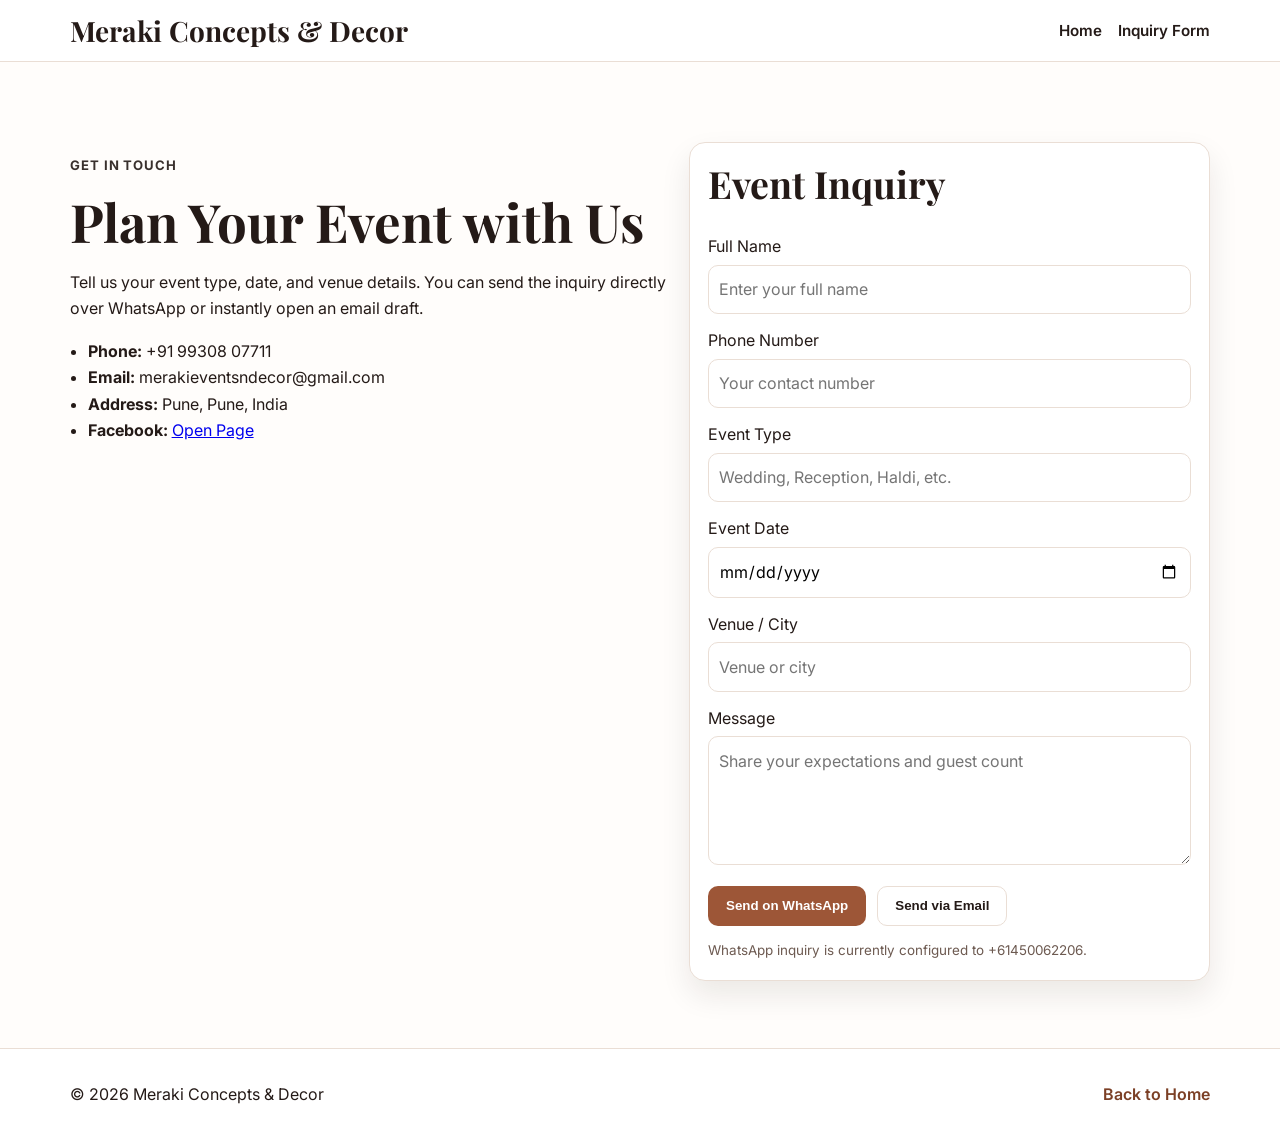
==== contact.html @ 2c5a6cf4 "Modernize site with production-focused content, visuals, and streamlined setup" ====
<!DOCTYPE html>
<html lang="en">
  <head>
    <meta charset="UTF-8" />
    <meta name="viewport" content="width=device-width, initial-scale=1.0" />
    <title>Contact | Meraki Concepts & Decor</title>
    <meta
      name="description"
      content="Contact Meraki Concepts & Decor for wedding planning and event decor inquiries via WhatsApp or email."
    />
    <link rel="preconnect" href="https://fonts.googleapis.com" />
    <link rel="preconnect" href="https://fonts.gstatic.com" crossorigin />
    <link
      href="https://fonts.googleapis.com/css2?family=Playfair+Display:wght@600;700&family=Inter:wght@400;500;600;700&display=swap"
      rel="stylesheet"
    />
    <link rel="stylesheet" href="styles.css" />
  </head>
  <body>
    <header class="site-header">
      <div class="container nav-wrap">
        <a href="index.html" class="brand" id="contactBrand">Meraki Concepts & Decor</a>
        <nav class="nav-links force-open">
          <a href="index.html">Home</a>
          <a href="#contactForm">Inquiry Form</a>
        </nav>
      </div>
    </header>

    <main>
      <section id="contactForm" class="section forum-hero">
        <div class="container forum-grid">
          <div>
            <p class="eyebrow">Get in Touch</p>
            <h1>Plan Your Event with Us</h1>
            <p>
              Tell us your event type, date, and venue details. You can send the inquiry directly over WhatsApp or
              instantly open an email draft.
            </p>
            <ul class="contact-list" id="forumContactList"></ul>
          </div>

          <form class="card forum-form" id="inquiryForm">
            <h2>Event Inquiry</h2>
            <label>
              Full Name
              <input name="name" required type="text" placeholder="Enter your full name" />
            </label>
            <label>
              Phone Number
              <input name="phone" required type="tel" placeholder="Your contact number" />
            </label>
            <label>
              Event Type
              <input name="eventType" required type="text" placeholder="Wedding, Reception, Haldi, etc." />
            </label>
            <label>
              Event Date
              <input name="eventDate" type="date" />
            </label>
            <label>
              Venue / City
              <input name="venue" type="text" placeholder="Venue or city" />
            </label>
            <label>
              Message
              <textarea name="message" rows="4" placeholder="Share your expectations and guest count"></textarea>
            </label>

            <div class="form-actions">
              <button type="button" class="btn btn-primary" id="sendWhatsApp">Send on WhatsApp</button>
              <button type="button" class="btn btn-light" id="sendEmail">Send via Email</button>
            </div>
            <p class="hint" id="forumHint"></p>
          </form>
        </div>
      </section>
    </main>

    <footer class="site-footer">
      <div class="container footer-wrap">
        <p>© <span id="year"></span> <span id="contactFooterBusiness">Meraki Concepts & Decor</span></p>
        <a href="index.html">Back to Home</a>
      </div>
    </footer>

    <script src="script.js"></script>
  </body>
</html>
---- styles.css ----
:root {
  --bg: #fffdfb;
  --text: #241a17;
  --muted: #6d5a51;
  --primary: #9d5637;
  --primary-dark: #7b3f25;
  --alt: #f6eee8;
  --line: #eaded5;
  --card: #ffffff;
  --radius: 16px;
  --shadow: 0 14px 30px rgba(34, 20, 13, 0.09);
}

* {
  box-sizing: border-box;
}

body {
  margin: 0;
  font-family: Inter, sans-serif;
  color: var(--text);
  background: var(--bg);
  line-height: 1.65;
}

h1,
h2,
h3,
.brand {
  font-family: "Playfair Display", serif;
  line-height: 1.2;
}

.container {
  width: min(1140px, 92%);
  margin: 0 auto;
}

.section {
  padding: 4.2rem 0;
}

.alt {
  background: var(--alt);
}

.site-header {
  position: sticky;
  top: 0;
  z-index: 20;
  background: rgba(255, 255, 255, 0.9);
  border-bottom: 1px solid var(--line);
  backdrop-filter: blur(8px);
}

.nav-wrap {
  display: flex;
  align-items: center;
  justify-content: space-between;
  gap: 1rem;
  padding: 0.85rem 0;
}

.brand {
  text-decoration: none;
  color: var(--text);
  font-weight: 700;
  font-size: clamp(1.18rem, 2.7vw, 1.75rem);
}

.nav-links {
  display: flex;
  align-items: center;
  gap: 1rem;
}

.nav-links a {
  color: var(--text);
  text-decoration: none;
  font-weight: 600;
  font-size: 0.95rem;
}

.menu-toggle {
  display: none;
  border: 1px solid var(--line);
  background: #fff;
  border-radius: 10px;
  padding: 0.35rem 0.6rem;
  font-size: 1.1rem;
}

.hero {
  position: relative;
  background-image: url("https://images.unsplash.com/photo-1511795409834-432f7b1728f2?auto=format&fit=crop&w=2000&q=80");
  background-size: cover;
  background-position: center;
  overflow: hidden;
}

.hero-overlay {
  position: absolute;
  inset: 0;
  background: linear-gradient(90deg, rgba(22, 12, 8, 0.8) 0%, rgba(22, 12, 8, 0.55) 45%, rgba(22, 12, 8, 0.35) 100%);
}

.hero-grid {
  position: relative;
  z-index: 1;
  display: grid;
  grid-template-columns: 1.35fr 1fr;
  gap: 1.2rem;
  color: #fff;
}

.hero-content {
  padding: 2rem 0;
}

.eyebrow {
  text-transform: uppercase;
  letter-spacing: 0.07em;
  font-size: 0.82rem;
  font-weight: 700;
  opacity: 0.9;
}

h1 {
  margin: 0.45rem 0 0.8rem;
  font-size: clamp(2rem, 5vw, 3.3rem);
}

h2 {
  margin: 0 0 0.85rem;
  font-size: clamp(1.65rem, 3.6vw, 2.35rem);
}

.hero p {
  color: rgba(255, 255, 255, 0.92);
}

.hero-cta {
  display: flex;
  gap: 0.75rem;
  flex-wrap: wrap;
  margin: 1rem 0;
}

.hero-mini {
  display: flex;
  gap: 0.6rem;
  flex-wrap: wrap;
}

.hero-mini span {
  background: rgba(255, 255, 255, 0.15);
  border: 1px solid rgba(255, 255, 255, 0.28);
  border-radius: 999px;
  padding: 0.35rem 0.72rem;
  font-size: 0.9rem;
}

.card {
  background: var(--card);
  border: 1px solid var(--line);
  border-radius: var(--radius);
  padding: 1.15rem;
  box-shadow: var(--shadow);
}

.hero-panel {
  align-self: end;
  background: rgba(255, 255, 255, 0.93);
  color: var(--text);
}

.hero-panel li,
.card p {
  color: var(--muted);
}

.split-grid,
.forum-grid {
  display: grid;
  grid-template-columns: 1.15fr 1fr;
  gap: 1.2rem;
}

#quickDetails,
.contact-list {
  margin: 0;
  padding-left: 1.1rem;
}

.service-grid,
.process-grid {
  display: grid;
  grid-template-columns: repeat(3, 1fr);
  gap: 1rem;
}

.portfolio-grid {
  display: grid;
  grid-template-columns: repeat(3, 1fr);
  gap: 0.9rem;
}

.portfolio-grid img {
  width: 100%;
  aspect-ratio: 4/3;
  object-fit: cover;
  border-radius: 12px;
  border: 1px solid var(--line);
  box-shadow: 0 7px 14px rgba(25, 18, 14, 0.08);
}

.drive-panel {
  margin-top: 1.2rem;
}

.drive-embed-wrap {
  margin-top: 0.75rem;
  border: 1px solid var(--line);
  border-radius: 12px;
  overflow: hidden;
}

#driveFrame {
  width: 100%;
  min-height: 420px;
  border: 0;
  background: #fff;
}

.cta-band {
  background: linear-gradient(135deg, #26140e, #4a2418);
  color: #fff;
}

.cta-inner {
  display: flex;
  justify-content: space-between;
  align-items: center;
  gap: 1rem;
}

.forum-hero {
  padding-top: 5rem;
}

.forum-form {
  display: grid;
  gap: 0.85rem;
}

input,
textarea {
  width: 100%;
  border: 1px solid var(--line);
  border-radius: 10px;
  padding: 0.65rem;
  margin-top: 0.3rem;
  font: inherit;
}

.form-actions {
  display: flex;
  gap: 0.7rem;
  flex-wrap: wrap;
}

.hint {
  margin: 0;
  font-size: 0.84rem;
  color: var(--muted);
}

.btn {
  display: inline-block;
  text-decoration: none;
  border-radius: 10px;
  border: 1px solid transparent;
  padding: 0.72rem 1.06rem;
  font-weight: 700;
  cursor: pointer;
}

.btn-primary {
  background: var(--primary);
  color: #fff;
}

.btn-primary:hover {
  background: var(--primary-dark);
}

.btn-light {
  background: #fff;
  border-color: var(--line);
  color: var(--text);
}

.site-footer {
  border-top: 1px solid var(--line);
  background: #fff;
}

.footer-wrap {
  display: flex;
  justify-content: space-between;
  align-items: center;
  gap: 1rem;
  padding: 1rem 0;
}

.footer-wrap a {
  text-decoration: none;
  color: var(--primary-dark);
  font-weight: 600;
}

@media (max-width: 980px) {
  .hero-grid,
  .split-grid,
  .forum-grid,
  .service-grid,
  .process-grid,
  .portfolio-grid,
  .cta-inner {
    grid-template-columns: 1fr;
    display: grid;
  }

  .menu-toggle {
    display: inline-block;
  }

  .nav-links {
    display: none;
    position: absolute;
    top: 62px;
    left: 4%;
    right: 4%;
    background: #fff;
    border: 1px solid var(--line);
    border-radius: 12px;
    padding: 0.8rem;
    flex-direction: column;
    align-items: flex-start;
  }

  .nav-links.open,
  .nav-links.force-open {
    display: flex;
  }
}
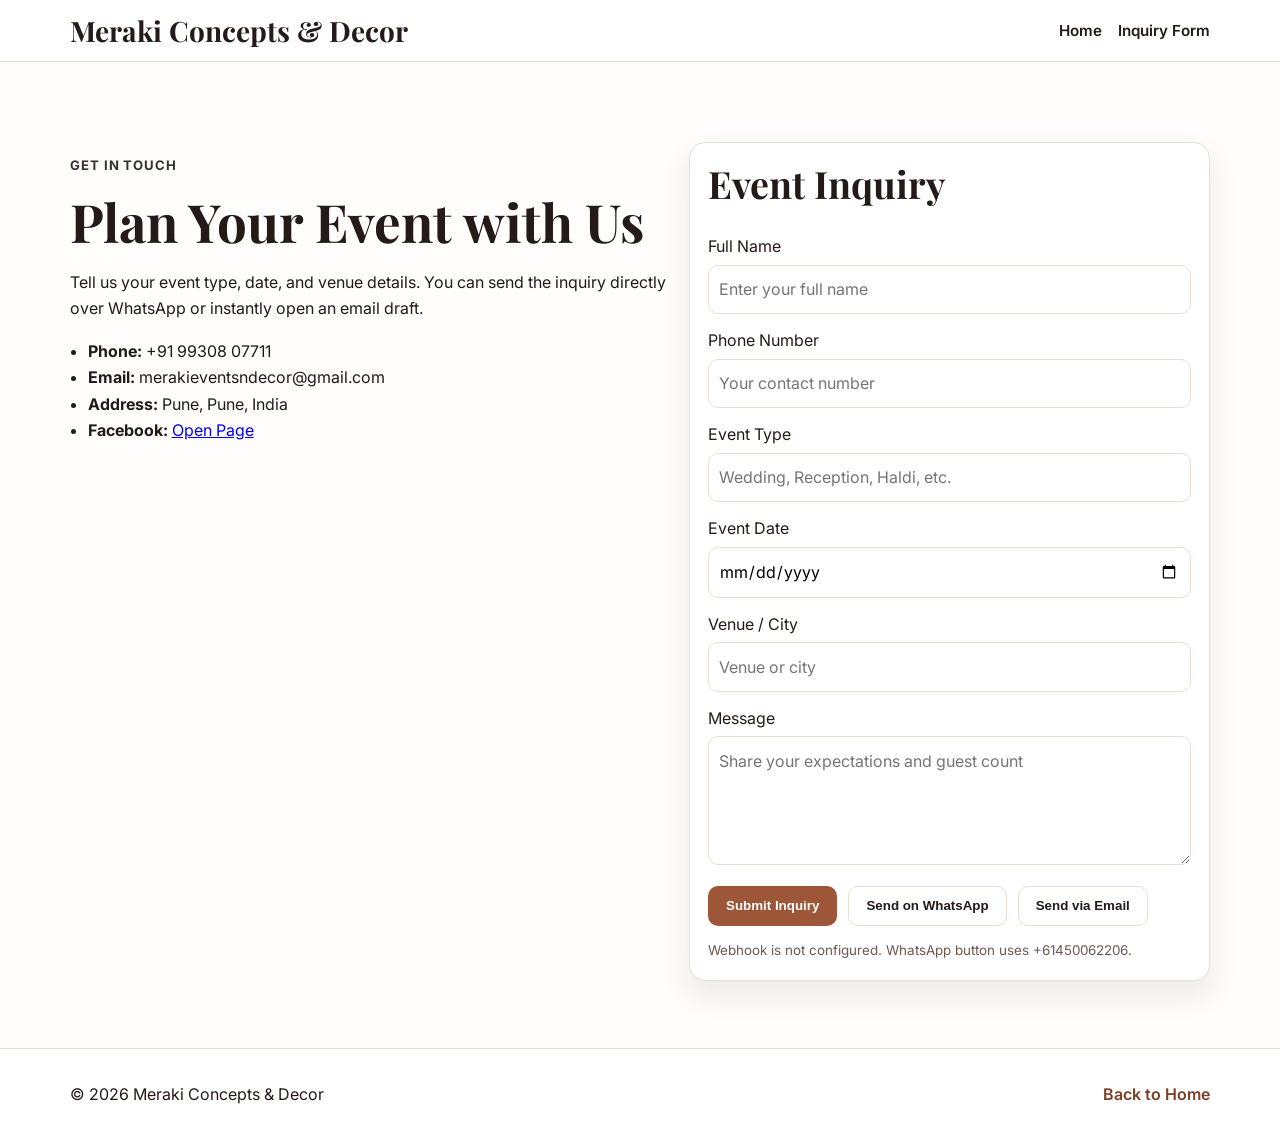
==== commit 84418eae: "Add webhook-based inquiry mode for direct notifications" ====
--- a/contact.html
+++ b/contact.html
@@ -68,7 +68,8 @@
             </label>
 
             <div class="form-actions">
-              <button type="button" class="btn btn-primary" id="sendWhatsApp">Send on WhatsApp</button>
+              <button type="button" class="btn btn-primary" id="submitInquiry">Submit Inquiry</button>
+              <button type="button" class="btn btn-light" id="sendWhatsApp">Send on WhatsApp</button>
               <button type="button" class="btn btn-light" id="sendEmail">Send via Email</button>
             </div>
             <p class="hint" id="forumHint"></p>
--- a/styles.css
+++ b/styles.css
@@ -298,6 +298,11 @@
   background: #fff;
   border-color: var(--line);
   color: var(--text);
+}
+
+.btn:disabled {
+  opacity: 0.6;
+  cursor: not-allowed;
 }
 
 .site-footer {
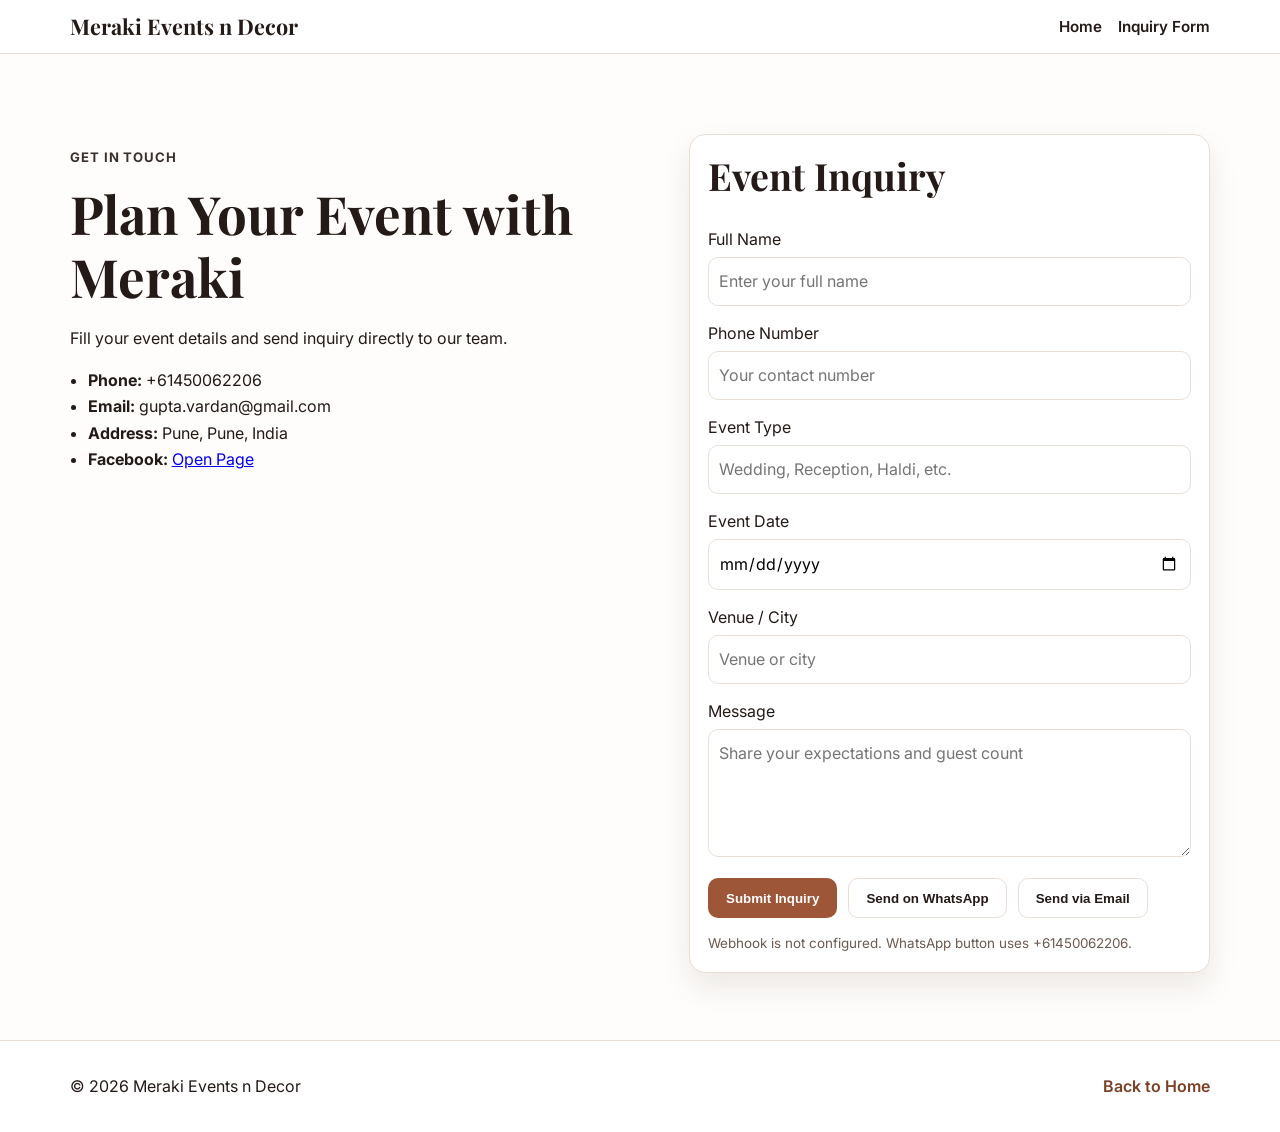
==== commit 47535e0e: "Use provided branding and real Drive photos; update testing contact details" ====
--- a/contact.html
+++ b/contact.html
@@ -3,10 +3,10 @@
   <head>
     <meta charset="UTF-8" />
     <meta name="viewport" content="width=device-width, initial-scale=1.0" />
-    <title>Contact | Meraki Concepts & Decor</title>
+    <title>Contact | Meraki Events n Decor</title>
     <meta
       name="description"
-      content="Contact Meraki Concepts & Decor for wedding planning and event decor inquiries via WhatsApp or email."
+      content="Contact Meraki Events n Decor for wedding and event decor inquiries via direct submit, WhatsApp or email."
     />
     <link rel="preconnect" href="https://fonts.googleapis.com" />
     <link rel="preconnect" href="https://fonts.gstatic.com" crossorigin />
@@ -19,7 +19,10 @@
   <body>
     <header class="site-header">
       <div class="container nav-wrap">
-        <a href="index.html" class="brand" id="contactBrand">Meraki Concepts & Decor</a>
+        <a href="index.html" class="brand" id="contactBrand">
+          <img src="assets/meraki-logo.svg" alt="Meraki logo" class="brand-logo" />
+          <span>Meraki Events n Decor</span>
+        </a>
         <nav class="nav-links force-open">
           <a href="index.html">Home</a>
           <a href="#contactForm">Inquiry Form</a>
@@ -32,40 +35,19 @@
         <div class="container forum-grid">
           <div>
             <p class="eyebrow">Get in Touch</p>
-            <h1>Plan Your Event with Us</h1>
-            <p>
-              Tell us your event type, date, and venue details. You can send the inquiry directly over WhatsApp or
-              instantly open an email draft.
-            </p>
+            <h1>Plan Your Event with Meraki</h1>
+            <p>Fill your event details and send inquiry directly to our team.</p>
             <ul class="contact-list" id="forumContactList"></ul>
           </div>
 
           <form class="card forum-form" id="inquiryForm">
             <h2>Event Inquiry</h2>
-            <label>
-              Full Name
-              <input name="name" required type="text" placeholder="Enter your full name" />
-            </label>
-            <label>
-              Phone Number
-              <input name="phone" required type="tel" placeholder="Your contact number" />
-            </label>
-            <label>
-              Event Type
-              <input name="eventType" required type="text" placeholder="Wedding, Reception, Haldi, etc." />
-            </label>
-            <label>
-              Event Date
-              <input name="eventDate" type="date" />
-            </label>
-            <label>
-              Venue / City
-              <input name="venue" type="text" placeholder="Venue or city" />
-            </label>
-            <label>
-              Message
-              <textarea name="message" rows="4" placeholder="Share your expectations and guest count"></textarea>
-            </label>
+            <label>Full Name<input name="name" required type="text" placeholder="Enter your full name" /></label>
+            <label>Phone Number<input name="phone" required type="tel" placeholder="Your contact number" /></label>
+            <label>Event Type<input name="eventType" required type="text" placeholder="Wedding, Reception, Haldi, etc." /></label>
+            <label>Event Date<input name="eventDate" type="date" /></label>
+            <label>Venue / City<input name="venue" type="text" placeholder="Venue or city" /></label>
+            <label>Message<textarea name="message" rows="4" placeholder="Share your expectations and guest count"></textarea></label>
 
             <div class="form-actions">
               <button type="button" class="btn btn-primary" id="submitInquiry">Submit Inquiry</button>
@@ -80,7 +62,7 @@
 
     <footer class="site-footer">
       <div class="container footer-wrap">
-        <p>© <span id="year"></span> <span id="contactFooterBusiness">Meraki Concepts & Decor</span></p>
+        <p>© <span id="year"></span> <span id="contactFooterBusiness">Meraki Events n Decor</span></p>
         <a href="index.html">Back to Home</a>
       </div>
     </footer>
--- a/styles.css
+++ b/styles.css
@@ -65,7 +65,18 @@
   text-decoration: none;
   color: var(--text);
   font-weight: 700;
-  font-size: clamp(1.18rem, 2.7vw, 1.75rem);
+  font-size: clamp(1.05rem, 2.4vw, 1.35rem);
+  display: inline-flex;
+  align-items: center;
+  gap: 0.5rem;
+}
+
+.brand-logo {
+  width: 54px;
+  height: 54px;
+  object-fit: contain;
+  border-radius: 10px;
+  border: 1px solid var(--line);
 }
 
 .nav-links {
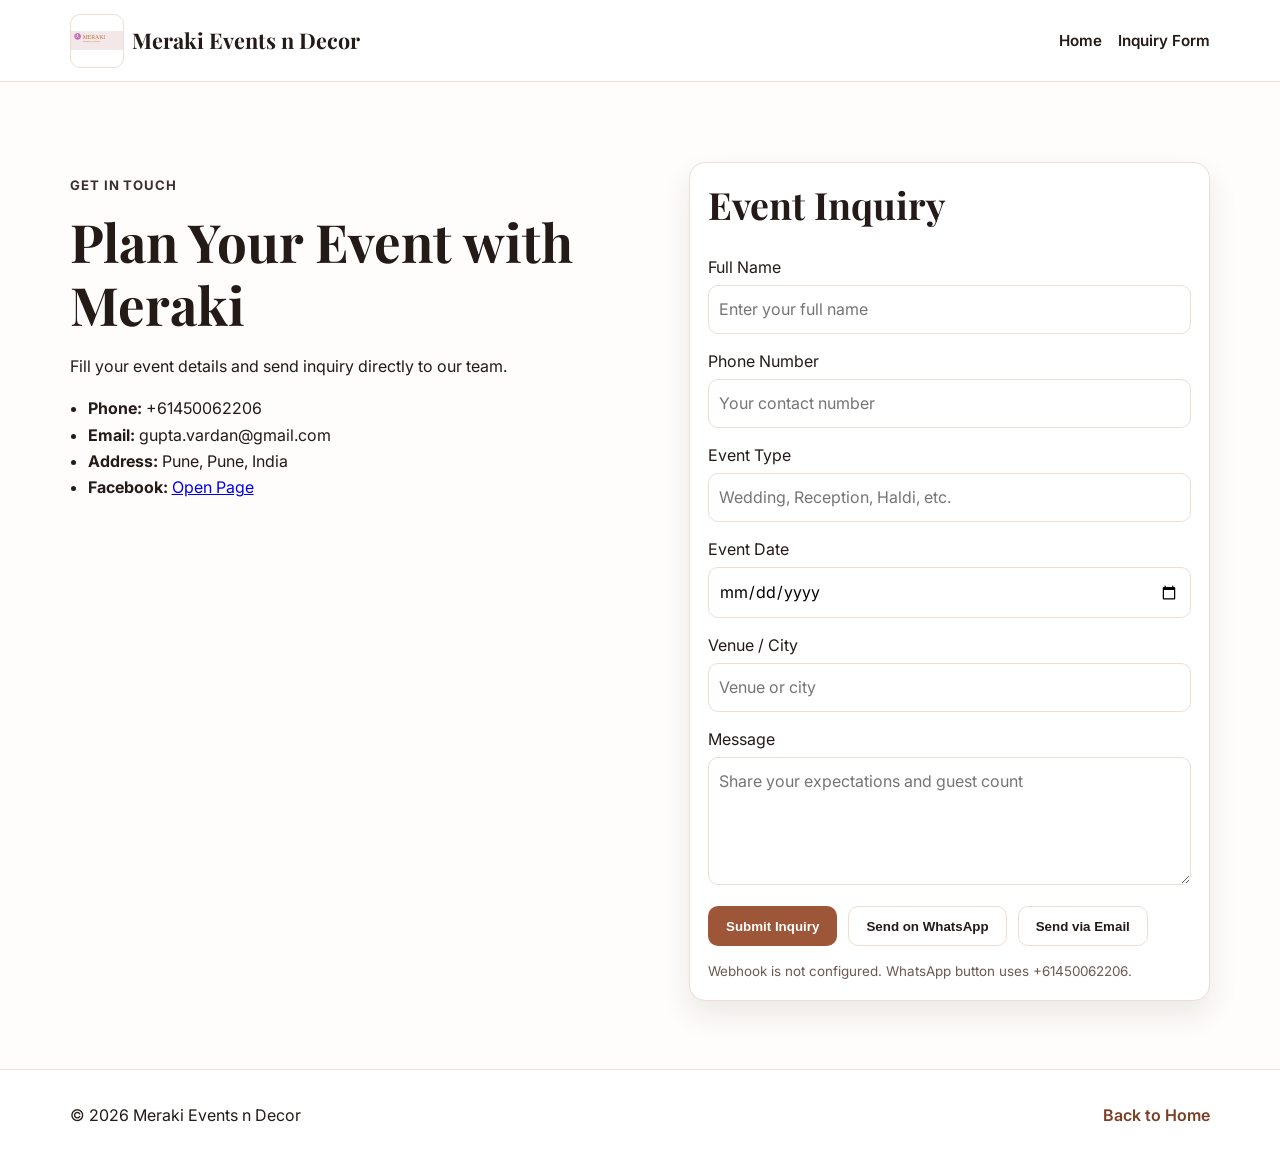
==== commit aa052397: "Fix logo rendering and redesign gallery presentation" ====
--- a/contact.html
+++ b/contact.html
@@ -21,7 +21,7 @@
       <div class="container nav-wrap">
         <a href="index.html" class="brand" id="contactBrand">
           <img src="assets/meraki-logo.svg" alt="Meraki logo" class="brand-logo" />
-          <span>Meraki Events n Decor</span>
+          <span id="contactBrandText">Meraki Events n Decor</span>
         </a>
         <nav class="nav-links force-open">
           <a href="index.html">Home</a>
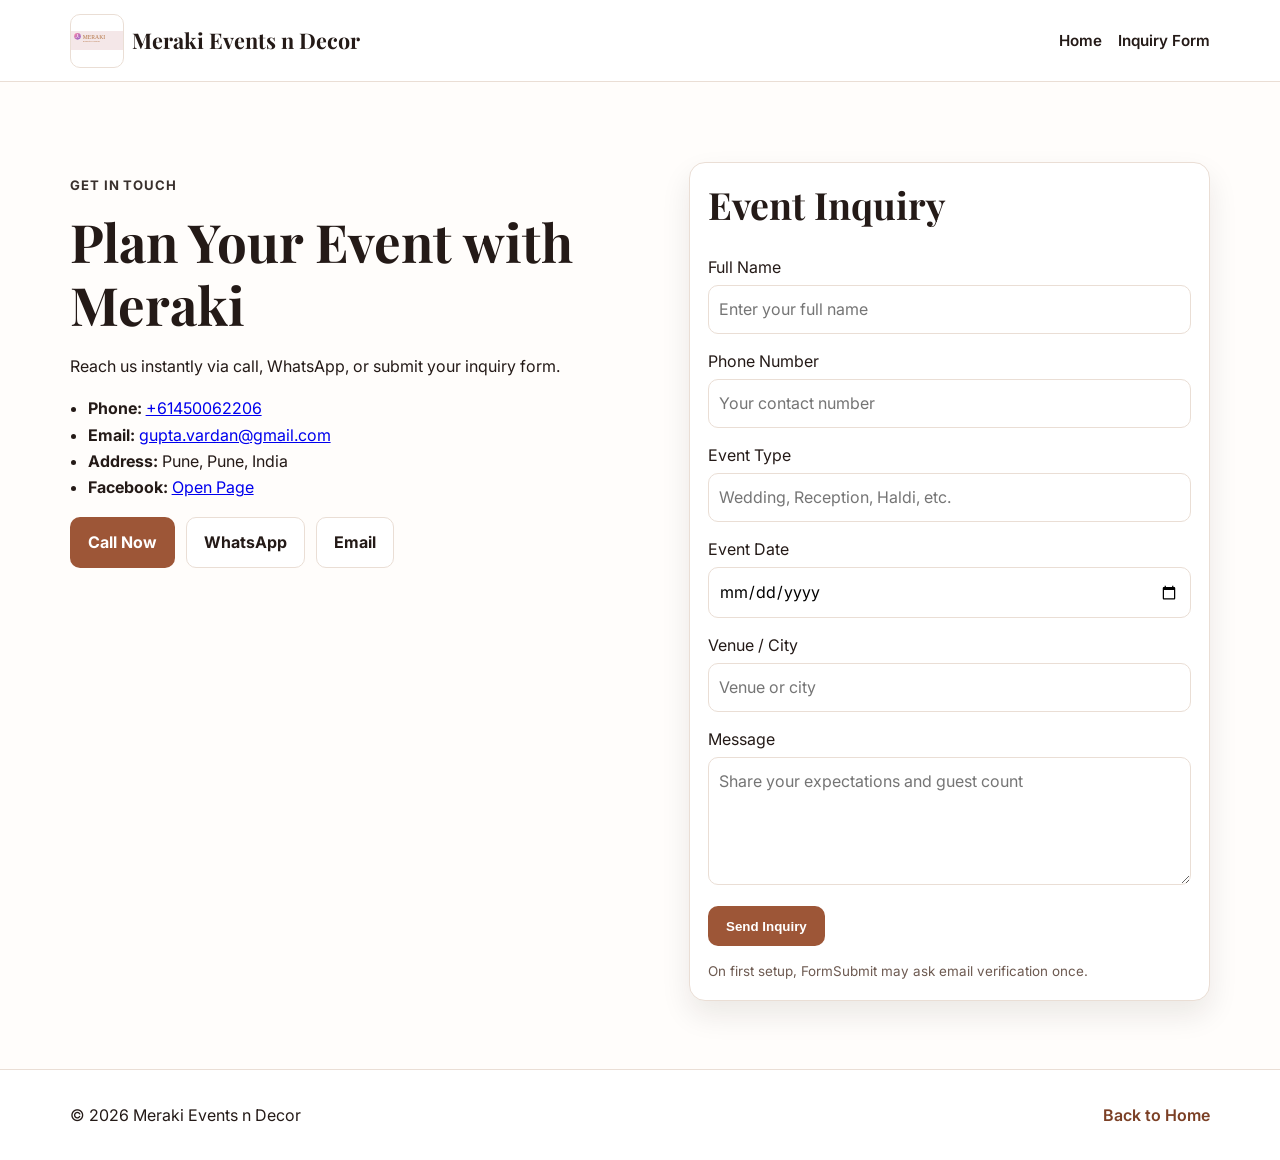
==== commit d864d1b6: "Stabilize gallery assets and simplify direct contact flow" ====
--- a/contact.html
+++ b/contact.html
@@ -6,7 +6,7 @@
     <title>Contact | Meraki Events n Decor</title>
     <meta
       name="description"
-      content="Contact Meraki Events n Decor for wedding and event decor inquiries via direct submit, WhatsApp or email."
+      content="Contact Meraki Events n Decor for wedding and event decor inquiries via call, WhatsApp, and direct inquiry form."
     />
     <link rel="preconnect" href="https://fonts.googleapis.com" />
     <link rel="preconnect" href="https://fonts.gstatic.com" crossorigin />
@@ -36,25 +36,33 @@
           <div>
             <p class="eyebrow">Get in Touch</p>
             <h1>Plan Your Event with Meraki</h1>
-            <p>Fill your event details and send inquiry directly to our team.</p>
+            <p>Reach us instantly via call, WhatsApp, or submit your inquiry form.</p>
             <ul class="contact-list" id="forumContactList"></ul>
+            <div class="form-actions" style="margin-top: 1rem">
+              <a class="btn btn-primary" href="tel:+61450062206">Call Now</a>
+              <a class="btn btn-light" href="https://wa.me/61450062206?text=Hi%20Meraki%20Events%20n%20Decor%2C%20I%20want%20to%20enquire%20about%20event%20decor." target="_blank" rel="noopener noreferrer">WhatsApp</a>
+              <a class="btn btn-light" href="mailto:gupta.vardan@gmail.com">Email</a>
+            </div>
           </div>
 
-          <form class="card forum-form" id="inquiryForm">
+          <form class="card forum-form" id="inquiryForm" action="https://formsubmit.co/gupta.vardan@gmail.com" method="POST">
             <h2>Event Inquiry</h2>
+            <input type="hidden" name="_subject" value="New website inquiry - Meraki Events n Decor" />
+            <input type="hidden" name="_captcha" value="false" />
+            <input type="hidden" name="_template" value="table" />
+            <input type="hidden" name="_next" value="https://meraki.example.com/thank-you" />
+
             <label>Full Name<input name="name" required type="text" placeholder="Enter your full name" /></label>
             <label>Phone Number<input name="phone" required type="tel" placeholder="Your contact number" /></label>
-            <label>Event Type<input name="eventType" required type="text" placeholder="Wedding, Reception, Haldi, etc." /></label>
-            <label>Event Date<input name="eventDate" type="date" /></label>
+            <label>Event Type<input name="event_type" required type="text" placeholder="Wedding, Reception, Haldi, etc." /></label>
+            <label>Event Date<input name="event_date" type="date" /></label>
             <label>Venue / City<input name="venue" type="text" placeholder="Venue or city" /></label>
             <label>Message<textarea name="message" rows="4" placeholder="Share your expectations and guest count"></textarea></label>
 
             <div class="form-actions">
-              <button type="button" class="btn btn-primary" id="submitInquiry">Submit Inquiry</button>
-              <button type="button" class="btn btn-light" id="sendWhatsApp">Send on WhatsApp</button>
-              <button type="button" class="btn btn-light" id="sendEmail">Send via Email</button>
+              <button type="submit" class="btn btn-primary">Send Inquiry</button>
             </div>
-            <p class="hint" id="forumHint"></p>
+            <p class="hint">On first setup, FormSubmit may ask email verification once.</p>
           </form>
         </div>
       </section>
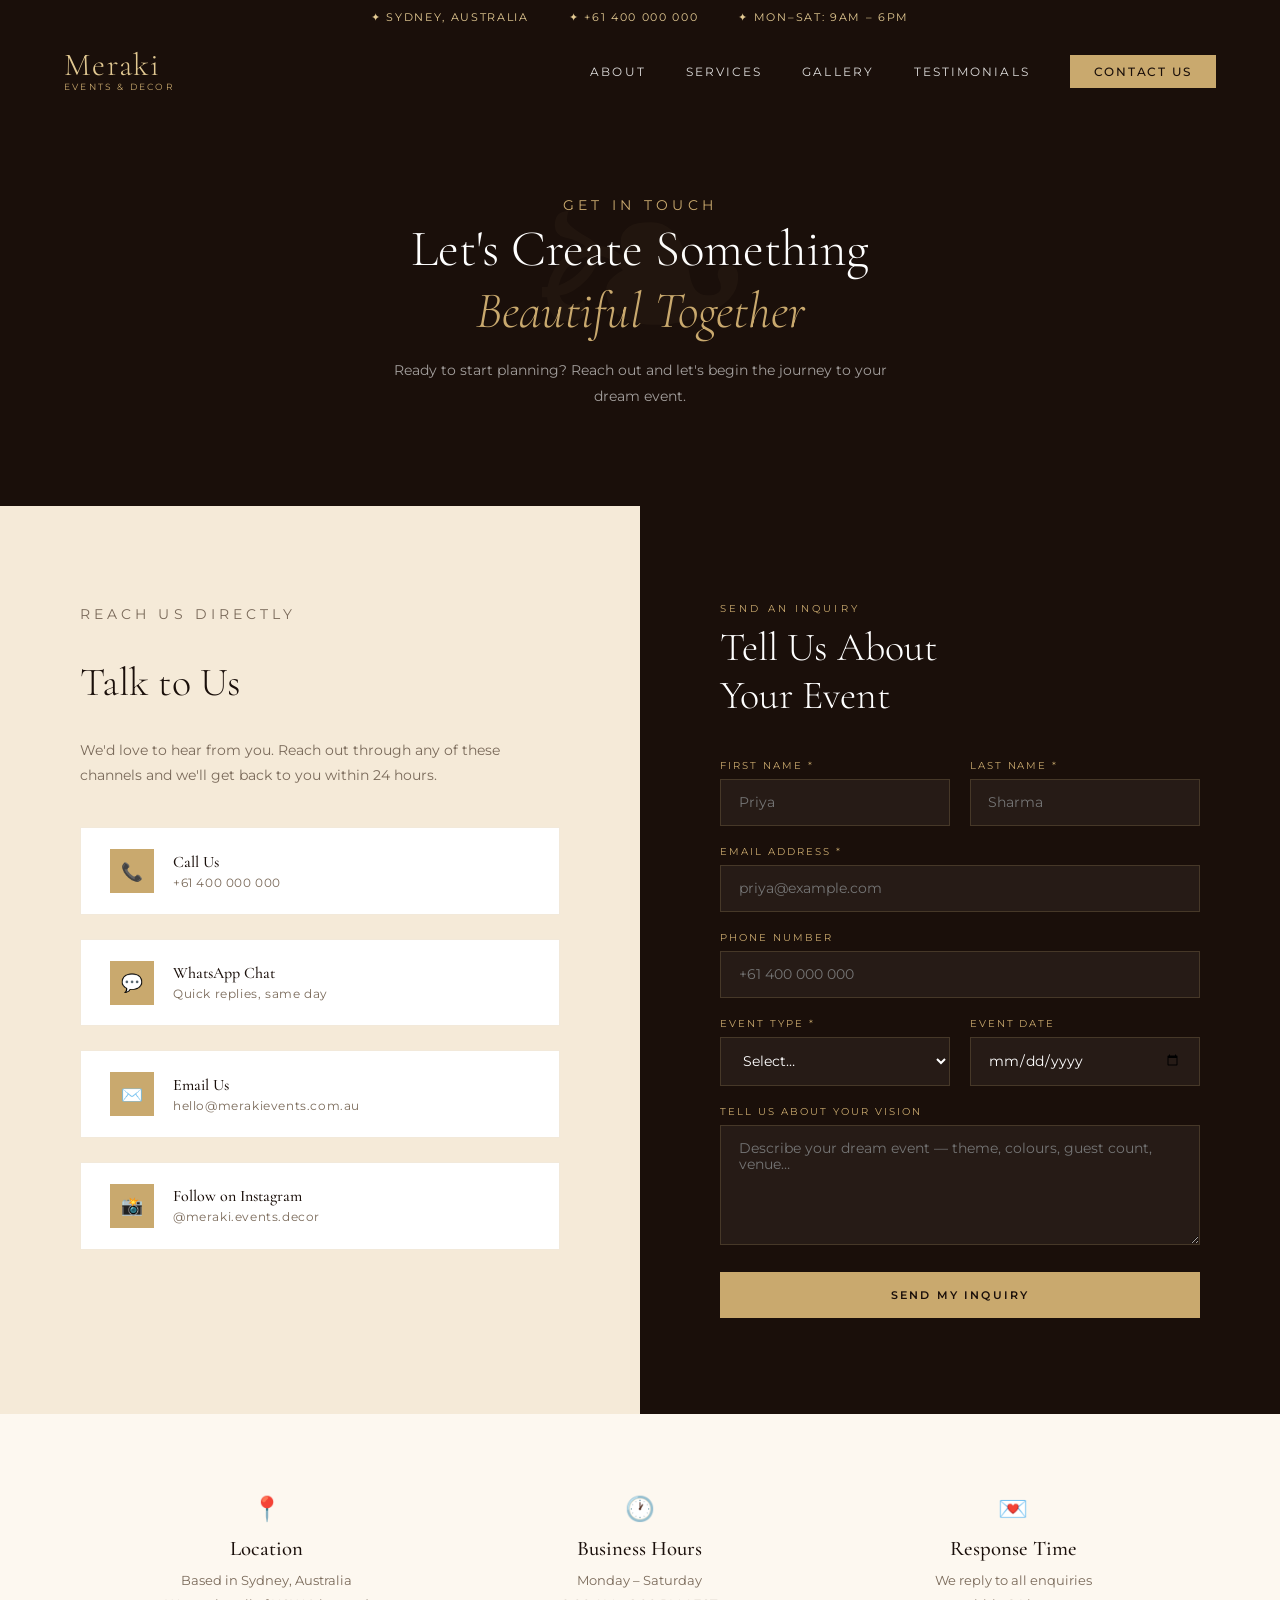
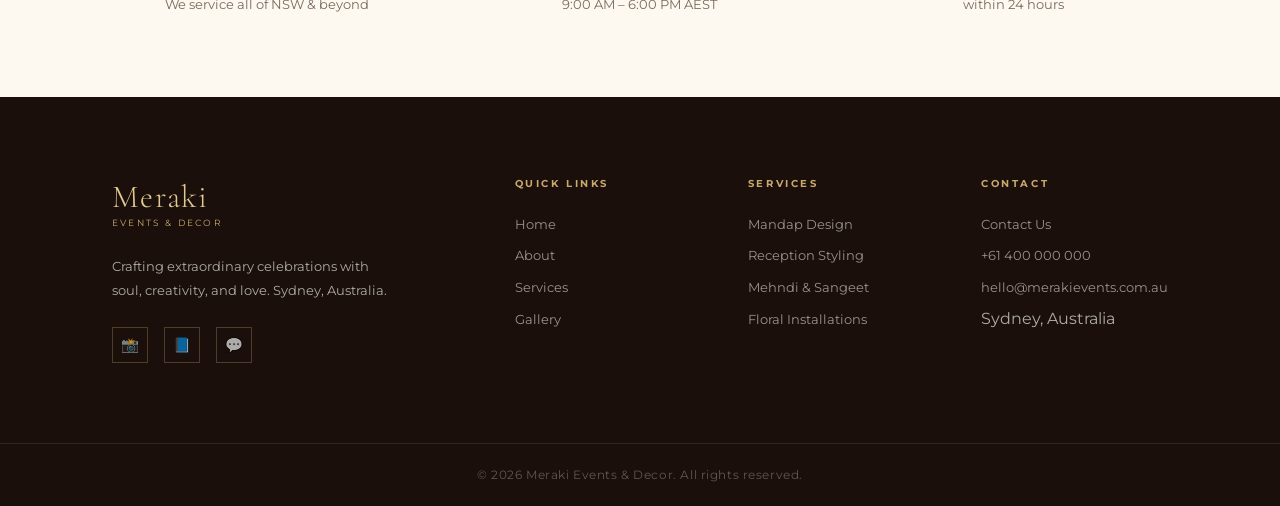
==== commit cf056a9f: "fix: update files" ====
--- a/contact.html
+++ b/contact.html
@@ -1,80 +1,440 @@
 <!DOCTYPE html>
 <html lang="en">
-  <head>
-    <meta charset="UTF-8" />
-    <meta name="viewport" content="width=device-width, initial-scale=1.0" />
-    <title>Contact | Meraki Events n Decor</title>
-    <meta
-      name="description"
-      content="Contact Meraki Events n Decor for wedding and event decor inquiries via call, WhatsApp, and direct inquiry form."
-    />
-    <link rel="preconnect" href="https://fonts.googleapis.com" />
-    <link rel="preconnect" href="https://fonts.gstatic.com" crossorigin />
-    <link
-      href="https://fonts.googleapis.com/css2?family=Playfair+Display:wght@600;700&family=Inter:wght@400;500;600;700&display=swap"
-      rel="stylesheet"
-    />
-    <link rel="stylesheet" href="styles.css" />
-  </head>
-  <body>
-    <header class="site-header">
-      <div class="container nav-wrap">
-        <a href="index.html" class="brand" id="contactBrand">
-          <img src="assets/meraki-logo.svg" alt="Meraki logo" class="brand-logo" />
-          <span id="contactBrandText">Meraki Events n Decor</span>
+<head>
+  <meta charset="UTF-8" />
+  <meta name="viewport" content="width=device-width, initial-scale=1.0" />
+  <title>Contact – Meraki Events & Decor</title>
+  <link rel="preconnect" href="https://fonts.googleapis.com" />
+  <link rel="preconnect" href="https://fonts.gstatic.com" crossorigin />
+  <link href="https://fonts.googleapis.com/css2?family=Cormorant+Garamond:ital,wght@0,300;0,400;0,500;0,600;1,300;1,400&family=Montserrat:wght@300;400;500;600&display=swap" rel="stylesheet" />
+  <link rel="stylesheet" href="styles.css" />
+  <style>
+    /* ===========================
+       CONTACT PAGE SPECIFIC
+       =========================== */
+    .contact-hero {
+      background: var(--deep);
+      padding: 10rem 4rem 6rem;
+      text-align: center;
+      position: relative;
+      overflow: hidden;
+    }
+    .contact-hero::before {
+      content: '❧';
+      position: absolute;
+      font-size: 18rem;
+      color: var(--gold);
+      opacity: 0.04;
+      top: 50%;
+      left: 50%;
+      transform: translate(-50%, -50%);
+      pointer-events: none;
+    }
+    .contact-hero .section-title.light { margin-bottom: 1rem; }
+    .contact-hero p {
+      color: rgba(255,255,255,0.6);
+      font-size: 0.9rem;
+      line-height: 1.8;
+      max-width: 500px;
+      margin: 0 auto;
+    }
+
+    .contact-body {
+      display: grid;
+      grid-template-columns: 1fr 1fr;
+      min-height: 80vh;
+    }
+
+    /* LEFT — Direct Actions */
+    .contact-actions {
+      background: var(--cream-warm);
+      padding: 6rem 5rem;
+      display: flex;
+      flex-direction: column;
+      gap: 1.5rem;
+    }
+    .contact-actions .section-eyebrow { margin-bottom: 0.5rem; }
+    .contact-actions h2 {
+      font-family: var(--font-display);
+      font-size: 2.5rem;
+      font-weight: 300;
+      color: var(--deep);
+      margin-bottom: 0.5rem;
+    }
+    .contact-actions > p {
+      font-size: 0.85rem;
+      line-height: 1.8;
+      color: var(--text-light);
+      margin-bottom: 1rem;
+    }
+
+    .action-btn {
+      display: flex;
+      align-items: center;
+      gap: 1.2rem;
+      padding: 1.3rem 1.8rem;
+      border: 1px solid rgba(201,169,110,0.25);
+      background: var(--white);
+      text-decoration: none;
+      color: var(--deep);
+      transition: border-color 0.3s, background 0.3s, transform 0.3s;
+    }
+    .action-btn:hover {
+      border-color: var(--gold);
+      background: var(--cream);
+      transform: translateX(4px);
+    }
+    .action-icon {
+      width: 44px;
+      height: 44px;
+      background: var(--gold);
+      display: flex;
+      align-items: center;
+      justify-content: center;
+      font-size: 1.1rem;
+      flex-shrink: 0;
+    }
+    .action-text strong {
+      display: block;
+      font-family: var(--font-display);
+      font-size: 1rem;
+      font-weight: 500;
+      color: var(--deep);
+    }
+    .action-text span {
+      font-size: 0.75rem;
+      color: var(--text-light);
+      letter-spacing: 0.05em;
+    }
+
+    .contact-divider {
+      display: flex;
+      align-items: center;
+      gap: 1rem;
+      margin: 0.5rem 0;
+    }
+    .contact-divider::before,
+    .contact-divider::after {
+      content: '';
+      flex: 1;
+      height: 1px;
+      background: rgba(201,169,110,0.25);
+    }
+    .contact-divider span {
+      font-size: 0.65rem;
+      letter-spacing: 0.2em;
+      text-transform: uppercase;
+      color: var(--text-light);
+    }
+
+    /* RIGHT — Inquiry Form */
+    .contact-form-col {
+      background: var(--deep);
+      padding: 6rem 5rem;
+    }
+    .contact-form-col .section-eyebrow { color: var(--gold); margin-bottom: 0.5rem; }
+    .contact-form-col h2 {
+      font-family: var(--font-display);
+      font-size: 2.5rem;
+      font-weight: 300;
+      color: var(--white);
+      margin-bottom: 2.5rem;
+    }
+
+    .inquiry-form { display: flex; flex-direction: column; gap: 1.2rem; }
+
+    .form-row { display: grid; grid-template-columns: 1fr 1fr; gap: 1.2rem; }
+
+    .form-field { display: flex; flex-direction: column; gap: 0.5rem; }
+    .form-field label {
+      font-size: 0.62rem;
+      letter-spacing: 0.2em;
+      text-transform: uppercase;
+      color: var(--gold);
+    }
+    .form-field input,
+    .form-field select,
+    .form-field textarea {
+      background: rgba(255,255,255,0.05);
+      border: 1px solid rgba(201,169,110,0.2);
+      color: var(--white);
+      font-family: var(--font-body);
+      font-size: 0.85rem;
+      padding: 0.9rem 1.1rem;
+      outline: none;
+      transition: border-color 0.3s, background 0.3s;
+      width: 100%;
+    }
+    .form-field input:focus,
+    .form-field select:focus,
+    .form-field textarea:focus {
+      border-color: var(--gold);
+      background: rgba(255,255,255,0.08);
+    }
+    .form-field select option { background: var(--deep-mid); color: var(--white); }
+    .form-field textarea { resize: vertical; min-height: 120px; }
+
+    .form-submit { margin-top: 0.5rem; }
+    .form-submit .btn-primary { width: 100%; text-align: center; border: none; cursor: pointer; font-family: var(--font-body); }
+
+    /* Hours & Address */
+    .contact-info {
+      background: var(--cream);
+      padding: 5rem 7rem;
+      display: grid;
+      grid-template-columns: repeat(3, 1fr);
+      gap: 4rem;
+      text-align: center;
+    }
+    .info-block h4 {
+      font-family: var(--font-display);
+      font-size: 1.3rem;
+      font-weight: 500;
+      color: var(--deep);
+      margin-bottom: 0.5rem;
+    }
+    .info-block p {
+      font-size: 0.83rem;
+      line-height: 1.8;
+      color: var(--text-light);
+    }
+    .info-block .info-icon {
+      font-size: 1.5rem;
+      margin-bottom: 0.8rem;
+    }
+
+    @media (max-width: 768px) {
+      .contact-body { grid-template-columns: 1fr; }
+      .contact-actions,
+      .contact-form-col { padding: 4rem 1.5rem; }
+      .contact-info { grid-template-columns: 1fr; padding: 4rem 1.5rem; }
+      .form-row { grid-template-columns: 1fr; }
+    }
+  </style>
+</head>
+<body>
+
+  <!-- TOPBAR -->
+  <div class="topbar">
+    <span>✦ Sydney, Australia</span>
+    <span>✦ <a href="tel:+61400000000">+61 400 000 000</a></span>
+    <span>✦ Mon–Sat: 9AM – 6PM</span>
+  </div>
+
+  <!-- NAV -->
+  <nav class="nav scrolled" id="nav">
+    <a href="index.html" class="nav-logo">
+      <span class="logo-meraki">Meraki</span>
+      <span class="logo-sub">Events &amp; Decor</span>
+    </a>
+    <button class="hamburger" id="hamburger" aria-label="Menu">
+      <span></span><span></span><span></span>
+    </button>
+    <ul class="nav-links" id="nav-links">
+      <li><a href="index.html#about">About</a></li>
+      <li><a href="index.html#services">Services</a></li>
+      <li><a href="index.html#gallery">Gallery</a></li>
+      <li><a href="index.html#testimonials">Testimonials</a></li>
+      <li><a href="contact.html" class="nav-cta">Contact Us</a></li>
+    </ul>
+  </nav>
+
+  <!-- CONTACT HERO -->
+  <section class="contact-hero">
+    <p class="section-eyebrow light">Get In Touch</p>
+    <h2 class="section-title light">Let's Create Something<br/><em>Beautiful Together</em></h2>
+    <p>Ready to start planning? Reach out and let's begin the journey to your dream event.</p>
+  </section>
+
+  <!-- CONTACT BODY -->
+  <div class="contact-body">
+
+    <!-- LEFT: Direct Actions -->
+    <div class="contact-actions">
+      <p class="section-eyebrow">Reach Us Directly</p>
+      <h2>Talk to Us</h2>
+      <p>We'd love to hear from you. Reach out through any of these channels and we'll get back to you within 24 hours.</p>
+
+      <a href="tel:+61400000000" class="action-btn">
+        <div class="action-icon">📞</div>
+        <div class="action-text">
+          <strong>Call Us</strong>
+          <span>+61 400 000 000</span>
+        </div>
+      </a>
+
+      <a href="https://wa.me/61400000000" target="_blank" class="action-btn">
+        <div class="action-icon">💬</div>
+        <div class="action-text">
+          <strong>WhatsApp Chat</strong>
+          <span>Quick replies, same day</span>
+        </div>
+      </a>
+
+      <a href="mailto:hello@merakievents.com.au" class="action-btn">
+        <div class="action-icon">✉️</div>
+        <div class="action-text">
+          <strong>Email Us</strong>
+          <span>hello@merakievents.com.au</span>
+        </div>
+      </a>
+
+      <a href="https://instagram.com" target="_blank" class="action-btn">
+        <div class="action-icon">📸</div>
+        <div class="action-text">
+          <strong>Follow on Instagram</strong>
+          <span>@meraki.events.decor</span>
+        </div>
+      </a>
+    </div>
+
+    <!-- RIGHT: Inquiry Form -->
+    <div class="contact-form-col">
+      <p class="section-eyebrow">Send an Inquiry</p>
+      <h2>Tell Us About<br/>Your Event</h2>
+
+      <form
+        class="inquiry-form"
+        action="https://formsubmit.co/gupta.vardan@gmail.com"
+        method="POST"
+      >
+        <input type="hidden" name="_captcha" value="false" />
+        <input type="hidden" name="_subject" value="New Meraki Inquiry" />
+        <input type="hidden" name="_next" value="contact.html?sent=true" />
+
+        <div class="form-row">
+          <div class="form-field">
+            <label>First Name *</label>
+            <input type="text" name="first_name" placeholder="Priya" required />
+          </div>
+          <div class="form-field">
+            <label>Last Name *</label>
+            <input type="text" name="last_name" placeholder="Sharma" required />
+          </div>
+        </div>
+
+        <div class="form-field">
+          <label>Email Address *</label>
+          <input type="email" name="email" placeholder="priya@example.com" required />
+        </div>
+
+        <div class="form-field">
+          <label>Phone Number</label>
+          <input type="tel" name="phone" placeholder="+61 400 000 000" />
+        </div>
+
+        <div class="form-row">
+          <div class="form-field">
+            <label>Event Type *</label>
+            <select name="event_type" required>
+              <option value="">Select…</option>
+              <option>Wedding Ceremony</option>
+              <option>Reception</option>
+              <option>Mehndi / Sangeet</option>
+              <option>Engagement</option>
+              <option>Corporate Event</option>
+              <option>Other</option>
+            </select>
+          </div>
+          <div class="form-field">
+            <label>Event Date</label>
+            <input type="date" name="event_date" />
+          </div>
+        </div>
+
+        <div class="form-field">
+          <label>Tell Us About Your Vision</label>
+          <textarea name="message" placeholder="Describe your dream event — theme, colours, guest count, venue…"></textarea>
+        </div>
+
+        <div class="form-submit">
+          <button type="submit" class="btn-primary">Send My Inquiry</button>
+        </div>
+      </form>
+    </div>
+  </div>
+
+  <!-- INFO STRIP -->
+  <div class="contact-info">
+    <div class="info-block">
+      <div class="info-icon">📍</div>
+      <h4>Location</h4>
+      <p>Based in Sydney, Australia<br/>We service all of NSW & beyond</p>
+    </div>
+    <div class="info-block">
+      <div class="info-icon">🕐</div>
+      <h4>Business Hours</h4>
+      <p>Monday – Saturday<br/>9:00 AM – 6:00 PM AEST</p>
+    </div>
+    <div class="info-block">
+      <div class="info-icon">💌</div>
+      <h4>Response Time</h4>
+      <p>We reply to all enquiries<br/>within 24 hours</p>
+    </div>
+  </div>
+
+  <!-- FOOTER -->
+  <footer class="footer">
+    <div class="footer-top">
+      <div class="footer-brand">
+        <a href="index.html" class="footer-logo">
+          <span class="logo-meraki">Meraki</span>
+          <span class="logo-sub">Events &amp; Decor</span>
         </a>
-        <nav class="nav-links force-open">
-          <a href="index.html">Home</a>
-          <a href="#contactForm">Inquiry Form</a>
-        </nav>
+        <p>Crafting extraordinary celebrations with soul, creativity, and love. Sydney, Australia.</p>
+        <div class="social-links">
+          <a href="#" aria-label="Instagram">📸</a>
+          <a href="#" aria-label="Facebook">📘</a>
+          <a href="#" aria-label="WhatsApp">💬</a>
+        </div>
       </div>
-    </header>
-
-    <main>
-      <section id="contactForm" class="section forum-hero">
-        <div class="container forum-grid">
-          <div>
-            <p class="eyebrow">Get in Touch</p>
-            <h1>Plan Your Event with Meraki</h1>
-            <p>Reach us instantly via call, WhatsApp, or submit your inquiry form.</p>
-            <ul class="contact-list" id="forumContactList"></ul>
-            <div class="form-actions" style="margin-top: 1rem">
-              <a class="btn btn-primary" href="tel:+61450062206">Call Now</a>
-              <a class="btn btn-light" href="https://wa.me/61450062206?text=Hi%20Meraki%20Events%20n%20Decor%2C%20I%20want%20to%20enquire%20about%20event%20decor." target="_blank" rel="noopener noreferrer">WhatsApp</a>
-              <a class="btn btn-light" href="mailto:gupta.vardan@gmail.com">Email</a>
-            </div>
-          </div>
-
-          <form class="card forum-form" id="inquiryForm" action="https://formsubmit.co/gupta.vardan@gmail.com" method="POST">
-            <h2>Event Inquiry</h2>
-            <input type="hidden" name="_subject" value="New website inquiry - Meraki Events n Decor" />
-            <input type="hidden" name="_captcha" value="false" />
-            <input type="hidden" name="_template" value="table" />
-            <input type="hidden" name="_next" value="https://meraki.example.com/thank-you" />
-
-            <label>Full Name<input name="name" required type="text" placeholder="Enter your full name" /></label>
-            <label>Phone Number<input name="phone" required type="tel" placeholder="Your contact number" /></label>
-            <label>Event Type<input name="event_type" required type="text" placeholder="Wedding, Reception, Haldi, etc." /></label>
-            <label>Event Date<input name="event_date" type="date" /></label>
-            <label>Venue / City<input name="venue" type="text" placeholder="Venue or city" /></label>
-            <label>Message<textarea name="message" rows="4" placeholder="Share your expectations and guest count"></textarea></label>
-
-            <div class="form-actions">
-              <button type="submit" class="btn btn-primary">Send Inquiry</button>
-            </div>
-            <p class="hint">On first setup, FormSubmit may ask email verification once.</p>
-          </form>
-        </div>
-      </section>
-    </main>
-
-    <footer class="site-footer">
-      <div class="container footer-wrap">
-        <p>© <span id="year"></span> <span id="contactFooterBusiness">Meraki Events n Decor</span></p>
-        <a href="index.html">Back to Home</a>
+      <div class="footer-col">
+        <h5>Quick Links</h5>
+        <ul>
+          <li><a href="index.html">Home</a></li>
+          <li><a href="index.html#about">About</a></li>
+          <li><a href="index.html#services">Services</a></li>
+          <li><a href="index.html#gallery">Gallery</a></li>
+        </ul>
       </div>
-    </footer>
-
-    <script src="script.js"></script>
-  </body>
+      <div class="footer-col">
+        <h5>Services</h5>
+        <ul>
+          <li><a href="index.html#services">Mandap Design</a></li>
+          <li><a href="index.html#services">Reception Styling</a></li>
+          <li><a href="index.html#services">Mehndi & Sangeet</a></li>
+          <li><a href="index.html#services">Floral Installations</a></li>
+        </ul>
+      </div>
+      <div class="footer-col">
+        <h5>Contact</h5>
+        <ul>
+          <li><a href="contact.html">Contact Us</a></li>
+          <li><a href="tel:+61400000000">+61 400 000 000</a></li>
+          <li><a href="mailto:hello@merakievents.com.au">hello@merakievents.com.au</a></li>
+          <li>Sydney, Australia</li>
+        </ul>
+      </div>
+    </div>
+    <div class="footer-bottom">
+      <p>© 2026 Meraki Events & Decor. All rights reserved.</p>
+    </div>
+  </footer>
+
+  <script src="script.js"></script>
+  <script>
+    // Show success message if redirected after form submit
+    if (window.location.search.includes('sent=true')) {
+      const form = document.querySelector('.inquiry-form');
+      if (form) {
+        form.innerHTML = `
+          <div style="text-align:center;padding:3rem 0;">
+            <div style="font-size:3rem;margin-bottom:1rem;">✦</div>
+            <h3 style="font-family:var(--font-display);font-size:2rem;font-weight:300;color:var(--white);margin-bottom:1rem;">Thank You!</h3>
+            <p style="color:rgba(255,255,255,0.65);line-height:1.8;">Your inquiry has been sent. We'll be in touch within 24 hours to begin planning your beautiful day.</p>
+          </div>`;
+      }
+    }
+  </script>
+</body>
 </html>
--- a/styles.css
+++ b/styles.css
@@ -1,372 +1,964 @@
-:root {
-  --bg: #fffdfb;
-  --text: #241a17;
-  --muted: #6d5a51;
-  --primary: #9d5637;
-  --primary-dark: #7b3f25;
-  --alt: #f6eee8;
-  --line: #eaded5;
-  --card: #ffffff;
-  --radius: 16px;
-  --shadow: 0 14px 30px rgba(34, 20, 13, 0.09);
-}
+/* ===========================
+   MERAKI EVENTS & DECOR
+   Luxury Wedding Styling
+   =========================== */
 
-* {
-  box-sizing: border-box;
-}
-
-body {
-  margin: 0;
-  font-family: Inter, sans-serif;
-  color: var(--text);
-  background: var(--bg);
-  line-height: 1.65;
-}
-
-h1,
-h2,
-h3,
-.brand {
-  font-family: "Playfair Display", serif;
-  line-height: 1.2;
-}
-
-.container {
-  width: min(1140px, 92%);
-  margin: 0 auto;
-}
-
-.section {
-  padding: 4.2rem 0;
-}
-
-.alt {
-  background: var(--alt);
-}
-
-.site-header {
-  position: sticky;
-  top: 0;
-  z-index: 20;
-  background: rgba(255, 255, 255, 0.9);
-  border-bottom: 1px solid var(--line);
-  backdrop-filter: blur(8px);
-}
-
-.nav-wrap {
-  display: flex;
-  align-items: center;
-  justify-content: space-between;
-  gap: 1rem;
-  padding: 0.85rem 0;
-}
-
-.brand {
-  text-decoration: none;
-  color: var(--text);
-  font-weight: 700;
-  font-size: clamp(1.05rem, 2.4vw, 1.35rem);
-  display: inline-flex;
-  align-items: center;
-  gap: 0.5rem;
-}
-
-.brand-logo {
-  width: 54px;
-  height: 54px;
-  object-fit: contain;
-  border-radius: 10px;
-  border: 1px solid var(--line);
-}
-
-.nav-links {
-  display: flex;
-  align-items: center;
-  gap: 1rem;
-}
-
-.nav-links a {
-  color: var(--text);
-  text-decoration: none;
-  font-weight: 600;
-  font-size: 0.95rem;
-}
-
-.menu-toggle {
-  display: none;
-  border: 1px solid var(--line);
-  background: #fff;
-  border-radius: 10px;
-  padding: 0.35rem 0.6rem;
-  font-size: 1.1rem;
-}
-
-.hero {
-  position: relative;
-  background-image: url("https://images.unsplash.com/photo-1511795409834-432f7b1728f2?auto=format&fit=crop&w=2000&q=80");
-  background-size: cover;
-  background-position: center;
-  overflow: hidden;
-}
-
-.hero-overlay {
-  position: absolute;
-  inset: 0;
-  background: linear-gradient(90deg, rgba(22, 12, 8, 0.8) 0%, rgba(22, 12, 8, 0.55) 45%, rgba(22, 12, 8, 0.35) 100%);
-}
-
-.hero-grid {
-  position: relative;
-  z-index: 1;
-  display: grid;
-  grid-template-columns: 1.35fr 1fr;
-  gap: 1.2rem;
-  color: #fff;
-}
-
-.hero-content {
-  padding: 2rem 0;
-}
-
-.eyebrow {
-  text-transform: uppercase;
-  letter-spacing: 0.07em;
-  font-size: 0.82rem;
-  font-weight: 700;
-  opacity: 0.9;
-}
-
-h1 {
-  margin: 0.45rem 0 0.8rem;
-  font-size: clamp(2rem, 5vw, 3.3rem);
-}
-
-h2 {
-  margin: 0 0 0.85rem;
-  font-size: clamp(1.65rem, 3.6vw, 2.35rem);
-}
-
-.hero p {
-  color: rgba(255, 255, 255, 0.92);
-}
-
-.hero-cta {
-  display: flex;
-  gap: 0.75rem;
-  flex-wrap: wrap;
-  margin: 1rem 0;
-}
-
-.hero-mini {
-  display: flex;
-  gap: 0.6rem;
-  flex-wrap: wrap;
-}
-
-.hero-mini span {
-  background: rgba(255, 255, 255, 0.15);
-  border: 1px solid rgba(255, 255, 255, 0.28);
-  border-radius: 999px;
-  padding: 0.35rem 0.72rem;
-  font-size: 0.9rem;
-}
-
-.card {
-  background: var(--card);
-  border: 1px solid var(--line);
-  border-radius: var(--radius);
-  padding: 1.15rem;
-  box-shadow: var(--shadow);
-}
-
-.hero-panel {
-  align-self: end;
-  background: rgba(255, 255, 255, 0.93);
-  color: var(--text);
-}
-
-.hero-panel li,
-.card p {
-  color: var(--muted);
-}
-
-.split-grid,
-.forum-grid {
-  display: grid;
-  grid-template-columns: 1.15fr 1fr;
-  gap: 1.2rem;
-}
-
-#quickDetails,
-.contact-list {
-  margin: 0;
-  padding-left: 1.1rem;
-}
-
-.service-grid,
-.process-grid {
-  display: grid;
-  grid-template-columns: repeat(3, 1fr);
-  gap: 1rem;
-}
-
-.portfolio-grid {
-  display: grid;
-  grid-template-columns: repeat(3, 1fr);
-  gap: 0.9rem;
-}
-
-.portfolio-grid img {
-  width: 100%;
-  aspect-ratio: 4/3;
-  object-fit: cover;
-  border-radius: 12px;
-  border: 1px solid var(--line);
-  box-shadow: 0 7px 14px rgba(25, 18, 14, 0.08);
-}
-
-.drive-panel {
-  margin-top: 1.2rem;
-}
-
-.drive-embed-wrap {
-  margin-top: 0.75rem;
-  border: 1px solid var(--line);
-  border-radius: 12px;
-  overflow: hidden;
-}
-
-#driveFrame {
-  width: 100%;
-  min-height: 420px;
-  border: 0;
-  background: #fff;
-}
-
-.cta-band {
-  background: linear-gradient(135deg, #26140e, #4a2418);
-  color: #fff;
-}
-
-.cta-inner {
-  display: flex;
-  justify-content: space-between;
-  align-items: center;
-  gap: 1rem;
-}
-
-.forum-hero {
-  padding-top: 5rem;
-}
-
-.forum-form {
-  display: grid;
-  gap: 0.85rem;
-}
-
-input,
-textarea {
-  width: 100%;
-  border: 1px solid var(--line);
-  border-radius: 10px;
-  padding: 0.65rem;
-  margin-top: 0.3rem;
-  font: inherit;
-}
-
-.form-actions {
-  display: flex;
-  gap: 0.7rem;
-  flex-wrap: wrap;
-}
-
-.hint {
-  margin: 0;
-  font-size: 0.84rem;
-  color: var(--muted);
-}
-
-.btn {
-  display: inline-block;
-  text-decoration: none;
-  border-radius: 10px;
-  border: 1px solid transparent;
-  padding: 0.72rem 1.06rem;
-  font-weight: 700;
-  cursor: pointer;
-}
-
-.btn-primary {
-  background: var(--primary);
-  color: #fff;
-}
-
-.btn-primary:hover {
-  background: var(--primary-dark);
-}
-
-.btn-light {
-  background: #fff;
-  border-color: var(--line);
-  color: var(--text);
-}
-
-.btn:disabled {
-  opacity: 0.6;
-  cursor: not-allowed;
-}
-
-.site-footer {
-  border-top: 1px solid var(--line);
-  background: #fff;
-}
-
-.footer-wrap {
-  display: flex;
-  justify-content: space-between;
-  align-items: center;
-  gap: 1rem;
-  padding: 1rem 0;
-}
-
-.footer-wrap a {
-  text-decoration: none;
-  color: var(--primary-dark);
-  font-weight: 600;
-}
-
-@media (max-width: 980px) {
-  .hero-grid,
-  .split-grid,
-  .forum-grid,
-  .service-grid,
-  .process-grid,
-  .portfolio-grid,
-  .cta-inner {
-    grid-template-columns: 1fr;
+   :root {
+    --gold: #c9a96e;
+    --gold-light: #e2c992;
+    --gold-dark: #9a7a45;
+    --deep: #1a0f0a;
+    --deep-mid: #2c1810;
+    --cream: #fdf8f0;
+    --cream-warm: #f5ead8;
+    --text: #3a2a20;
+    --text-light: #7a6a5a;
+    --white: #ffffff;
+    --font-display: 'Cormorant Garamond', serif;
+    --font-body: 'Montserrat', sans-serif;
+    --transition: 0.4s cubic-bezier(0.25, 0.46, 0.45, 0.94);
+  }
+  
+  *, *::before, *::after { box-sizing: border-box; margin: 0; padding: 0; }
+  
+  html { scroll-behavior: smooth; }
+  
+  body {
+    font-family: var(--font-body);
+    background: var(--cream);
+    color: var(--text);
+    overflow-x: hidden;
+  }
+  
+  img { display: block; max-width: 100%; }
+  a { text-decoration: none; color: inherit; }
+  
+  /* ===========================
+     TOPBAR
+     =========================== */
+  .topbar {
+    background: var(--deep);
+    color: var(--gold-light);
+    font-family: var(--font-body);
+    font-size: 0.7rem;
+    letter-spacing: 0.15em;
+    text-transform: uppercase;
+    display: flex;
+    justify-content: center;
+    gap: 2.5rem;
+    padding: 0.6rem 2rem;
+  }
+  .topbar a { color: var(--gold-light); transition: color var(--transition); }
+  .topbar a:hover { color: var(--white); }
+  
+  /* ===========================
+     NAVIGATION
+     =========================== */
+  .nav {
+    position: fixed;
+    top: 0;
+    width: 100%;
+    z-index: 1000;
+    display: flex;
+    align-items: center;
+    justify-content: space-between;
+    padding: 1.2rem 4rem;
+    transition: background var(--transition), box-shadow var(--transition), padding var(--transition);
+    background: transparent;
+    margin-top: 30px; /* offset topbar */
+  }
+  .nav.scrolled {
+    background: var(--deep);
+    box-shadow: 0 2px 30px rgba(0,0,0,0.3);
+    padding: 0.8rem 4rem;
+    margin-top: 0;
+  }
+  
+  .nav-logo {
+    display: flex;
+    flex-direction: column;
+    line-height: 1;
+  }
+  .logo-meraki {
+    font-family: var(--font-display);
+    font-size: 2rem;
+    font-weight: 300;
+    color: var(--gold-light);
+    letter-spacing: 0.04em;
+  }
+  .logo-sub {
+    font-family: var(--font-body);
+    font-size: 0.55rem;
+    letter-spacing: 0.25em;
+    text-transform: uppercase;
+    color: var(--gold);
+    margin-top: 0.1rem;
+  }
+  
+  .nav-links {
+    list-style: none;
+    display: flex;
+    gap: 2.5rem;
+    align-items: center;
+  }
+  .nav-links a {
+    font-size: 0.72rem;
+    letter-spacing: 0.18em;
+    text-transform: uppercase;
+    color: rgba(255,255,255,0.85);
+    transition: color var(--transition);
+    position: relative;
+  }
+  .nav-links a::after {
+    content: '';
+    position: absolute;
+    bottom: -3px;
+    left: 0;
+    width: 0;
+    height: 1px;
+    background: var(--gold);
+    transition: width var(--transition);
+  }
+  .nav-links a:hover { color: var(--gold-light); }
+  .nav-links a:hover::after { width: 100%; }
+  
+  .nav-cta {
+    background: var(--gold) !important;
+    color: var(--deep) !important;
+    padding: 0.6rem 1.5rem !important;
+    letter-spacing: 0.15em !important;
+    font-weight: 500 !important;
+    transition: background var(--transition), transform var(--transition) !important;
+  }
+  .nav-cta:hover { background: var(--gold-light) !important; transform: translateY(-1px); }
+  .nav-cta::after { display: none !important; }
+  
+  .hamburger {
+    display: none;
+    flex-direction: column;
+    gap: 5px;
+    background: none;
+    border: none;
+    cursor: pointer;
+    padding: 4px;
+  }
+  .hamburger span {
+    display: block;
+    width: 24px;
+    height: 1px;
+    background: var(--gold-light);
+    transition: var(--transition);
+  }
+  
+  /* ===========================
+     HERO
+     =========================== */
+  .hero {
+    position: relative;
+    height: 100vh;
+    min-height: 700px;
+    display: flex;
+    align-items: center;
+    justify-content: center;
+    overflow: hidden;
+  }
+  
+  .hero-bg {
+    position: absolute;
+    inset: 0;
+    background:
+      url('assets/hero.jpg') center/cover no-repeat,
+      linear-gradient(135deg, #1a0f0a 0%, #3d1f10 50%, #1a0f0a 100%);
+    background-blend-mode: overlay;
+  }
+  .hero-overlay {
+    position: absolute;
+    inset: 0;
+    background: linear-gradient(
+      to bottom,
+      rgba(26,15,10,0.55) 0%,
+      rgba(26,15,10,0.4) 50%,
+      rgba(26,15,10,0.75) 100%
+    );
+  }
+  
+  .hero-ornament {
+    position: absolute;
+    font-size: 5rem;
+    color: var(--gold);
+    opacity: 0.18;
+    line-height: 1;
+  }
+  .hero-ornament.top-left { top: 12%; left: 6%; transform: rotate(-20deg); }
+  .hero-ornament.top-right { top: 12%; right: 6%; transform: rotate(20deg) scaleX(-1); }
+  
+  .hero-content {
+    position: relative;
+    z-index: 2;
+    text-align: center;
+    max-width: 800px;
+    padding: 2rem;
+    animation: heroReveal 1.4s ease forwards;
+  }
+  
+  @keyframes heroReveal {
+    from { opacity: 0; transform: translateY(30px); }
+    to { opacity: 1; transform: translateY(0); }
+  }
+  
+  .hero-eyebrow {
+    font-family: var(--font-body);
+    font-size: 0.68rem;
+    letter-spacing: 0.3em;
+    text-transform: uppercase;
+    color: var(--gold);
+    margin-bottom: 1.2rem;
+  }
+  
+  .hero-title {
+    font-family: var(--font-display);
+    font-size: clamp(3.5rem, 8vw, 6.5rem);
+    font-weight: 300;
+    color: var(--white);
+    line-height: 1.05;
+    margin-bottom: 1.5rem;
+    letter-spacing: 0.01em;
+  }
+  .hero-title em {
+    font-style: italic;
+    color: var(--gold-light);
+  }
+  
+  .hero-sub {
+    font-size: 0.9rem;
+    color: rgba(255,255,255,0.8);
+    line-height: 1.8;
+    max-width: 520px;
+    margin: 0 auto 2.5rem;
+    letter-spacing: 0.02em;
+  }
+  
+  .hero-btns {
+    display: flex;
+    gap: 1.2rem;
+    justify-content: center;
+    flex-wrap: wrap;
+  }
+  
+  .btn-primary {
+    display: inline-block;
+    background: var(--gold);
+    color: var(--deep);
+    font-family: var(--font-body);
+    font-size: 0.68rem;
+    font-weight: 600;
+    letter-spacing: 0.2em;
+    text-transform: uppercase;
+    padding: 1rem 2.5rem;
+    transition: background var(--transition), transform var(--transition), box-shadow var(--transition);
+  }
+  .btn-primary:hover {
+    background: var(--gold-light);
+    transform: translateY(-2px);
+    box-shadow: 0 8px 30px rgba(201,169,110,0.35);
+  }
+  .btn-primary.large { padding: 1.2rem 3rem; font-size: 0.75rem; }
+  
+  .btn-ghost {
+    display: inline-block;
+    border: 1px solid rgba(255,255,255,0.5);
+    color: var(--white);
+    font-family: var(--font-body);
+    font-size: 0.68rem;
+    font-weight: 500;
+    letter-spacing: 0.2em;
+    text-transform: uppercase;
+    padding: 1rem 2.5rem;
+    transition: border-color var(--transition), background var(--transition), color var(--transition);
+  }
+  .btn-ghost:hover {
+    border-color: var(--gold);
+    background: rgba(201,169,110,0.1);
+    color: var(--gold-light);
+  }
+  
+  .hero-scroll {
+    position: absolute;
+    bottom: 2.5rem;
+    left: 50%;
+    transform: translateX(-50%);
+    display: flex;
+    flex-direction: column;
+    align-items: center;
+    gap: 0.5rem;
+    color: rgba(255,255,255,0.5);
+    font-size: 0.6rem;
+    letter-spacing: 0.2em;
+    text-transform: uppercase;
+    z-index: 2;
+    animation: fadeInUp 2s ease 1.5s both;
+  }
+  .scroll-line {
+    width: 1px;
+    height: 50px;
+    background: linear-gradient(to bottom, var(--gold), transparent);
+    animation: scrollPulse 2s ease infinite;
+  }
+  @keyframes scrollPulse {
+    0%, 100% { opacity: 1; transform: scaleY(1); }
+    50% { opacity: 0.4; transform: scaleY(0.6); }
+  }
+  @keyframes fadeInUp {
+    from { opacity: 0; transform: translateX(-50%) translateY(10px); }
+    to { opacity: 1; transform: translateX(-50%) translateY(0); }
+  }
+  
+  /* ===========================
+     INTRO BAND
+     =========================== */
+  .intro-band {
+    background: var(--deep);
+    padding: 1.2rem 0;
+    overflow: hidden;
+  }
+  .band-inner {
+    display: flex;
+    gap: 3rem;
+    animation: marquee 20s linear infinite;
+    white-space: nowrap;
+    width: max-content;
+  }
+  .band-inner span {
+    font-family: var(--font-display);
+    font-size: 1rem;
+    font-weight: 300;
+    color: var(--gold);
+    letter-spacing: 0.1em;
+    flex-shrink: 0;
+  }
+  @keyframes marquee {
+    from { transform: translateX(0); }
+    to { transform: translateX(-50%); }
+  }
+  
+  /* ===========================
+     SHARED SECTION STYLES
+     =========================== */
+  .section-eyebrow {
+    font-family: var(--font-body);
+    font-size: 0.65rem;
+    letter-spacing: 0.3em;
+    text-transform: uppercase;
+    color: var(--gold);
+    margin-bottom: 1rem;
+  }
+  .section-eyebrow.light { color: var(--gold); }
+  
+  .section-title {
+    font-family: var(--font-display);
+    font-size: clamp(2.2rem, 4vw, 3.5rem);
+    font-weight: 300;
+    color: var(--deep);
+    line-height: 1.2;
+    margin-bottom: 1.5rem;
+  }
+  .section-title.light { color: var(--white); }
+  .section-title em { font-style: italic; color: var(--gold); }
+  
+  .gold-rule {
+    width: 60px;
+    height: 1px;
+    background: linear-gradient(to right, var(--gold-dark), var(--gold-light), var(--gold-dark));
+    margin-bottom: 2rem;
+  }
+  .gold-rule.center { margin-left: auto; margin-right: auto; }
+  
+  .body-text {
+    font-size: 0.88rem;
+    line-height: 1.9;
+    color: var(--text-light);
+    margin-bottom: 1.2rem;
+  }
+  .body-text em { color: var(--gold-dark); font-style: italic; }
+  
+  /* ===========================
+     ABOUT
+     =========================== */
+  .about {
     display: grid;
-  }
-
-  .menu-toggle {
-    display: inline-block;
-  }
-
-  .nav-links {
-    display: none;
+    grid-template-columns: 1fr 1fr;
+    min-height: 90vh;
+    align-items: center;
+  }
+  
+  .about-img-col {
+    position: relative;
+    height: 100%;
+    min-height: 600px;
+    overflow: hidden;
+  }
+  .about-img-frame {
+    position: relative;
+    height: 100%;
+  }
+  .about-img-frame img {
+    width: 100%;
+    height: 100%;
+    object-fit: cover;
+  }
+  .about-img-frame::before {
+    content: '';
     position: absolute;
-    top: 62px;
-    left: 4%;
-    right: 4%;
-    background: #fff;
-    border: 1px solid var(--line);
-    border-radius: 12px;
-    padding: 0.8rem;
+    inset: 20px;
+    border: 1px solid var(--gold);
+    opacity: 0.3;
+    z-index: 1;
+    pointer-events: none;
+  }
+  
+  .about-img-badge {
+    position: absolute;
+    bottom: 3rem;
+    right: -1.5rem;
+    background: var(--gold);
+    color: var(--deep);
+    padding: 1.5rem 2rem;
+    text-align: center;
+    z-index: 2;
+    box-shadow: 0 10px 40px rgba(0,0,0,0.2);
+  }
+  .badge-num {
+    display: block;
+    font-family: var(--font-display);
+    font-size: 3rem;
+    font-weight: 500;
+    line-height: 1;
+  }
+  .badge-txt {
+    font-size: 0.65rem;
+    letter-spacing: 0.1em;
+    text-transform: uppercase;
+    line-height: 1.4;
+  }
+  
+  .about-text-col {
+    padding: 5rem;
+    background: var(--cream);
+  }
+  
+  /* ===========================
+     CHALLENGES
+     =========================== */
+  .challenges {
+    background: var(--deep);
+    padding: 7rem 4rem;
+    text-align: center;
+  }
+  .challenges-header { margin-bottom: 4rem; }
+  
+  .challenges-grid {
+    display: grid;
+    grid-template-columns: repeat(3, 1fr);
+    gap: 2px;
+    max-width: 1100px;
+    margin: 0 auto;
+  }
+  
+  .challenge-card {
+    background: rgba(255,255,255,0.04);
+    border: 1px solid rgba(201,169,110,0.15);
+    padding: 3rem 2.5rem;
+    text-align: left;
+    transition: background var(--transition), border-color var(--transition), transform var(--transition);
+    opacity: 0;
+    transform: translateY(30px);
+  }
+  .challenge-card.revealed {
+    opacity: 1;
+    transform: translateY(0);
+    transition: opacity 0.7s ease, transform 0.7s ease, background 0.4s, border-color 0.4s;
+  }
+  .challenge-card:hover {
+    background: rgba(201,169,110,0.07);
+    border-color: rgba(201,169,110,0.4);
+    transform: translateY(-4px);
+  }
+  
+  .challenge-icon {
+    font-size: 2rem;
+    margin-bottom: 1.2rem;
+  }
+  .challenge-card h3 {
+    font-family: var(--font-display);
+    font-size: 1.5rem;
+    font-weight: 400;
+    color: var(--white);
+    margin-bottom: 1rem;
+  }
+  .challenge-card p {
+    font-size: 0.83rem;
+    line-height: 1.85;
+    color: rgba(255,255,255,0.6);
+    margin-bottom: 1.5rem;
+  }
+  .card-link {
+    font-size: 0.68rem;
+    letter-spacing: 0.15em;
+    text-transform: uppercase;
+    color: var(--gold);
+    transition: letter-spacing var(--transition);
+  }
+  .card-link:hover { letter-spacing: 0.22em; }
+  
+  /* ===========================
+     SERVICES
+     =========================== */
+  .services {
+    background: var(--cream-warm);
+    padding: 7rem 4rem;
+    text-align: center;
+  }
+  .services-header { margin-bottom: 4rem; }
+  
+  .services-grid {
+    display: grid;
+    grid-template-columns: repeat(3, 1fr);
+    gap: 0;
+    max-width: 1100px;
+    margin: 0 auto;
+    border: 1px solid rgba(201,169,110,0.2);
+  }
+  
+  .service-item {
+    padding: 3rem 2.5rem;
+    border-right: 1px solid rgba(201,169,110,0.2);
+    border-bottom: 1px solid rgba(201,169,110,0.2);
+    text-align: left;
+    transition: background var(--transition);
+    opacity: 0;
+    transform: translateY(20px);
+    position: relative;
+    overflow: hidden;
+  }
+  .service-item.revealed {
+    opacity: 1;
+    transform: translateY(0);
+    transition: opacity 0.6s ease, transform 0.6s ease, background 0.4s;
+  }
+  .service-item::before {
+    content: '';
+    position: absolute;
+    bottom: 0;
+    left: 0;
+    width: 0;
+    height: 2px;
+    background: var(--gold);
+    transition: width var(--transition);
+  }
+  .service-item:hover::before { width: 100%; }
+  .service-item:hover { background: var(--white); }
+  .service-item:nth-child(3n) { border-right: none; }
+  
+  .service-num {
+    font-family: var(--font-display);
+    font-size: 3.5rem;
+    font-weight: 300;
+    color: rgba(201,169,110,0.2);
+    line-height: 1;
+    margin-bottom: 0.5rem;
+  }
+  .service-item h3 {
+    font-family: var(--font-display);
+    font-size: 1.4rem;
+    font-weight: 500;
+    color: var(--deep);
+    margin-bottom: 0.8rem;
+  }
+  .service-item p {
+    font-size: 0.82rem;
+    line-height: 1.85;
+    color: var(--text-light);
+  }
+  
+  /* ===========================
+     GALLERY
+     =========================== */
+  .gallery {
+    background: var(--deep-mid);
+    padding: 7rem 4rem;
+  }
+  .gallery-header {
+    text-align: center;
+    margin-bottom: 4rem;
+  }
+  
+  .gallery-grid {
+    display: grid;
+    grid-template-columns: repeat(3, 1fr);
+    grid-template-rows: auto auto;
+    gap: 8px;
+    max-width: 1200px;
+    margin: 0 auto 3rem;
+  }
+  
+  .gallery-item {
+    position: relative;
+    overflow: hidden;
+    aspect-ratio: 4/3;
+    background: rgba(201,169,110,0.08);
+    opacity: 0;
+    transform: scale(0.97);
+  }
+  .gallery-item.revealed {
+    opacity: 1;
+    transform: scale(1);
+    transition: opacity 0.7s ease, transform 0.7s ease;
+  }
+  .gallery-item.tall { grid-row: span 2; aspect-ratio: unset; }
+  .gallery-item.wide { grid-column: span 2; }
+  
+  .gallery-item img {
+    width: 100%;
+    height: 100%;
+    object-fit: cover;
+    transition: transform 0.7s ease;
+  }
+  .gallery-item:hover img { transform: scale(1.06); }
+  
+  .gallery-caption {
+    position: absolute;
+    bottom: 0;
+    left: 0;
+    right: 0;
+    background: linear-gradient(transparent, rgba(26,15,10,0.85));
+    color: var(--gold-light);
+    font-family: var(--font-display);
+    font-size: 1rem;
+    font-weight: 400;
+    letter-spacing: 0.05em;
+    padding: 1.5rem 1.2rem 0.8rem;
+    transform: translateY(100%);
+    transition: transform var(--transition);
+  }
+  .gallery-item:hover .gallery-caption { transform: translateY(0); }
+  
+  .placeholder-img {
+    background: linear-gradient(135deg, rgba(201,169,110,0.15), rgba(139,26,26,0.1)) !important;
+    display: flex;
+    align-items: center;
+    justify-content: center;
+  }
+  .placeholder-img::after {
+    content: '✦';
+    font-size: 2rem;
+    color: rgba(201,169,110,0.3);
+  }
+  
+  .gallery-cta { text-align: center; }
+  
+  /* ===========================
+     WHY US
+     =========================== */
+  .why-us {
+    display: grid;
+    grid-template-columns: 1fr 1fr;
+    gap: 0;
+    min-height: 80vh;
+    align-items: center;
+    background: var(--cream);
+  }
+  
+  .why-left {
+    padding: 7rem 5rem 7rem 7rem;
+    background: var(--cream);
+  }
+  
+  .why-right {
+    padding: 7rem 7rem 7rem 4rem;
+    background: var(--cream-warm);
+    display: flex;
     flex-direction: column;
+    gap: 2rem;
+  }
+  
+  .why-feat {
+    display: flex;
+    gap: 1.5rem;
     align-items: flex-start;
-  }
-
-  .nav-links.open,
-  .nav-links.force-open {
-    display: flex;
-  }
-}
+    padding: 1.5rem;
+    border-left: 2px solid transparent;
+    transition: border-color var(--transition), background var(--transition);
+    opacity: 0;
+    transform: translateX(20px);
+  }
+  .why-feat.revealed {
+    opacity: 1;
+    transform: translateX(0);
+    transition: opacity 0.6s ease, transform 0.6s ease, border-color 0.4s, background 0.4s;
+  }
+  .why-feat:hover {
+    border-left-color: var(--gold);
+    background: rgba(255,255,255,0.6);
+  }
+  .why-feat-icon { font-size: 1.8rem; flex-shrink: 0; }
+  .why-feat h4 {
+    font-family: var(--font-display);
+    font-size: 1.2rem;
+    font-weight: 500;
+    color: var(--deep);
+    margin-bottom: 0.4rem;
+  }
+  .why-feat p {
+    font-size: 0.82rem;
+    line-height: 1.8;
+    color: var(--text-light);
+  }
+  
+  /* ===========================
+     TESTIMONIALS
+     =========================== */
+  .testimonials {
+    background: var(--deep);
+    padding: 7rem 4rem;
+    text-align: center;
+  }
+  .testimonials-header { margin-bottom: 4rem; }
+  
+  .testi-grid {
+    display: grid;
+    grid-template-columns: repeat(3, 1fr);
+    gap: 2px;
+    max-width: 1100px;
+    margin: 0 auto;
+    align-items: start;
+  }
+  
+  .testi-card {
+    background: rgba(255,255,255,0.04);
+    border: 1px solid rgba(201,169,110,0.12);
+    padding: 3rem 2.5rem;
+    text-align: left;
+    transition: border-color var(--transition), background var(--transition);
+    opacity: 0;
+    transform: translateY(20px);
+  }
+  .testi-card.revealed {
+    opacity: 1;
+    transform: translateY(0);
+    transition: opacity 0.6s ease, transform 0.6s ease, border-color 0.4s, background 0.4s;
+  }
+  .testi-card.featured {
+    background: rgba(201,169,110,0.08);
+    border-color: rgba(201,169,110,0.3);
+    transform: translateY(-10px);
+  }
+  .testi-card.featured.revealed { transform: translateY(-10px); }
+  .testi-card:hover { border-color: rgba(201,169,110,0.35); background: rgba(255,255,255,0.06); }
+  
+  .quote-mark {
+    font-family: var(--font-display);
+    font-size: 5rem;
+    color: var(--gold);
+    opacity: 0.4;
+    line-height: 0.5;
+    margin-bottom: 1.5rem;
+  }
+  .testi-card p {
+    font-size: 0.88rem;
+    line-height: 1.9;
+    color: rgba(255,255,255,0.75);
+    font-style: italic;
+    margin-bottom: 1.5rem;
+  }
+  .testi-author strong {
+    display: block;
+    font-family: var(--font-display);
+    font-size: 1rem;
+    font-weight: 500;
+    color: var(--white);
+  }
+  .testi-author span {
+    font-size: 0.7rem;
+    letter-spacing: 0.1em;
+    text-transform: uppercase;
+    color: var(--gold);
+  }
+  
+  /* ===========================
+     CTA BANNER
+     =========================== */
+  .cta-banner {
+    background: var(--cream-warm);
+    padding: 7rem 4rem;
+    text-align: center;
+    position: relative;
+    overflow: hidden;
+  }
+  .cta-banner::before {
+    content: '';
+    position: absolute;
+    inset: 0;
+    background: radial-gradient(ellipse at center, rgba(201,169,110,0.1) 0%, transparent 70%);
+  }
+  .cta-ornament {
+    font-size: 2.5rem;
+    color: var(--gold);
+    opacity: 0.3;
+    display: block;
+    margin: 0 auto 1rem;
+  }
+  .cta-title {
+    font-family: var(--font-display);
+    font-size: clamp(2.8rem, 5vw, 5rem);
+    font-weight: 300;
+    color: var(--deep);
+    margin-bottom: 1.5rem;
+  }
+  .cta-sub {
+    font-size: 0.9rem;
+    line-height: 1.85;
+    color: var(--text-light);
+    max-width: 540px;
+    margin: 0 auto 2.5rem;
+  }
+  
+  /* ===========================
+     FOOTER
+     =========================== */
+  .footer {
+    background: var(--deep);
+    color: rgba(255,255,255,0.65);
+  }
+  
+  .footer-top {
+    display: grid;
+    grid-template-columns: 2fr 1fr 1fr 1fr;
+    gap: 4rem;
+    padding: 5rem 7rem;
+    border-bottom: 1px solid rgba(201,169,110,0.15);
+  }
+  
+  .footer-brand p {
+    font-size: 0.83rem;
+    line-height: 1.8;
+    margin-top: 1.2rem;
+    margin-bottom: 1.5rem;
+    max-width: 280px;
+  }
+  .footer-logo { display: inline-flex; flex-direction: column; margin-bottom: 0.5rem; }
+  
+  .social-links { display: flex; gap: 1rem; }
+  .social-links a {
+    width: 36px;
+    height: 36px;
+    border: 1px solid rgba(201,169,110,0.3);
+    display: flex;
+    align-items: center;
+    justify-content: center;
+    font-size: 0.9rem;
+    transition: border-color var(--transition), background var(--transition);
+    text-decoration: none;
+  }
+  .social-links a:hover {
+    border-color: var(--gold);
+    background: rgba(201,169,110,0.1);
+  }
+  
+  .footer-col h5 {
+    font-family: var(--font-body);
+    font-size: 0.65rem;
+    letter-spacing: 0.25em;
+    text-transform: uppercase;
+    color: var(--gold);
+    margin-bottom: 1.5rem;
+  }
+  .footer-col ul { list-style: none; display: flex; flex-direction: column; gap: 0.8rem; }
+  .footer-col a {
+    font-size: 0.82rem;
+    color: rgba(255,255,255,0.55);
+    transition: color var(--transition);
+  }
+  .footer-col a:hover { color: var(--gold-light); }
+  
+  .footer-bottom {
+    padding: 1.5rem 7rem;
+    text-align: center;
+    font-size: 0.72rem;
+    color: rgba(255,255,255,0.3);
+    letter-spacing: 0.05em;
+  }
+  
+  /* ===========================
+     REVEAL ANIMATION
+     =========================== */
+  [data-reveal] {
+    opacity: 0;
+    transform: translateY(28px);
+  }
+  [data-reveal].revealed {
+    opacity: 1;
+    transform: translateY(0);
+    transition: opacity 0.8s ease, transform 0.8s ease;
+  }
+  
+  /* ===========================
+     RESPONSIVE
+     =========================== */
+  @media (max-width: 1024px) {
+    .about { grid-template-columns: 1fr; }
+    .about-img-col { min-height: 450px; }
+    .about-text-col { padding: 4rem; }
+    .about-img-badge { right: 1rem; }
+    .why-us { grid-template-columns: 1fr; }
+    .why-left { padding: 5rem 4rem; }
+    .why-right { padding: 4rem; }
+    .footer-top { grid-template-columns: 1fr 1fr; gap: 3rem; padding: 4rem; }
+    .footer-bottom { padding: 1.5rem 4rem; }
+  }
+  
+  @media (max-width: 768px) {
+    .topbar { display: none; }
+    .nav { padding: 1rem 1.5rem; margin-top: 0; }
+    .nav.scrolled { padding: 0.8rem 1.5rem; }
+    .nav-links {
+      display: none;
+      position: fixed;
+      top: 0;
+      right: 0;
+      bottom: 0;
+      width: 280px;
+      background: var(--deep);
+      flex-direction: column;
+      gap: 0;
+      padding-top: 5rem;
+      z-index: 999;
+    }
+    .nav-links.open { display: flex; }
+    .nav-links li { border-bottom: 1px solid rgba(201,169,110,0.1); }
+    .nav-links a { display: block; padding: 1.2rem 2rem; font-size: 0.8rem; }
+    .nav-cta { margin: 1.5rem 2rem 0; }
+    .hamburger { display: flex; z-index: 1001; position: relative; }
+  
+    .challenges-grid,
+    .services-grid,
+    .testi-grid { grid-template-columns: 1fr; }
+    .gallery-grid { grid-template-columns: 1fr 1fr; }
+    .gallery-item.tall { grid-row: span 1; aspect-ratio: 4/3; }
+    .gallery-item.wide { grid-column: span 1; }
+  
+    .challenges,
+    .services,
+    .gallery,
+    .testimonials,
+    .cta-banner { padding: 5rem 1.5rem; }
+    .why-left,
+    .why-right { padding: 3rem 1.5rem; }
+    .about-text-col { padding: 3rem 1.5rem; }
+    .footer-top { grid-template-columns: 1fr; gap: 2rem; padding: 3rem 1.5rem; }
+    .footer-bottom { padding: 1.5rem; }
+    .service-item:nth-child(3n) { border-right: 1px solid rgba(201,169,110,0.2); }
+    .testi-card.featured,
+    .testi-card.featured.revealed { transform: translateY(0); }
+    .hero-btns { flex-direction: column; align-items: center; }
+  }
+  
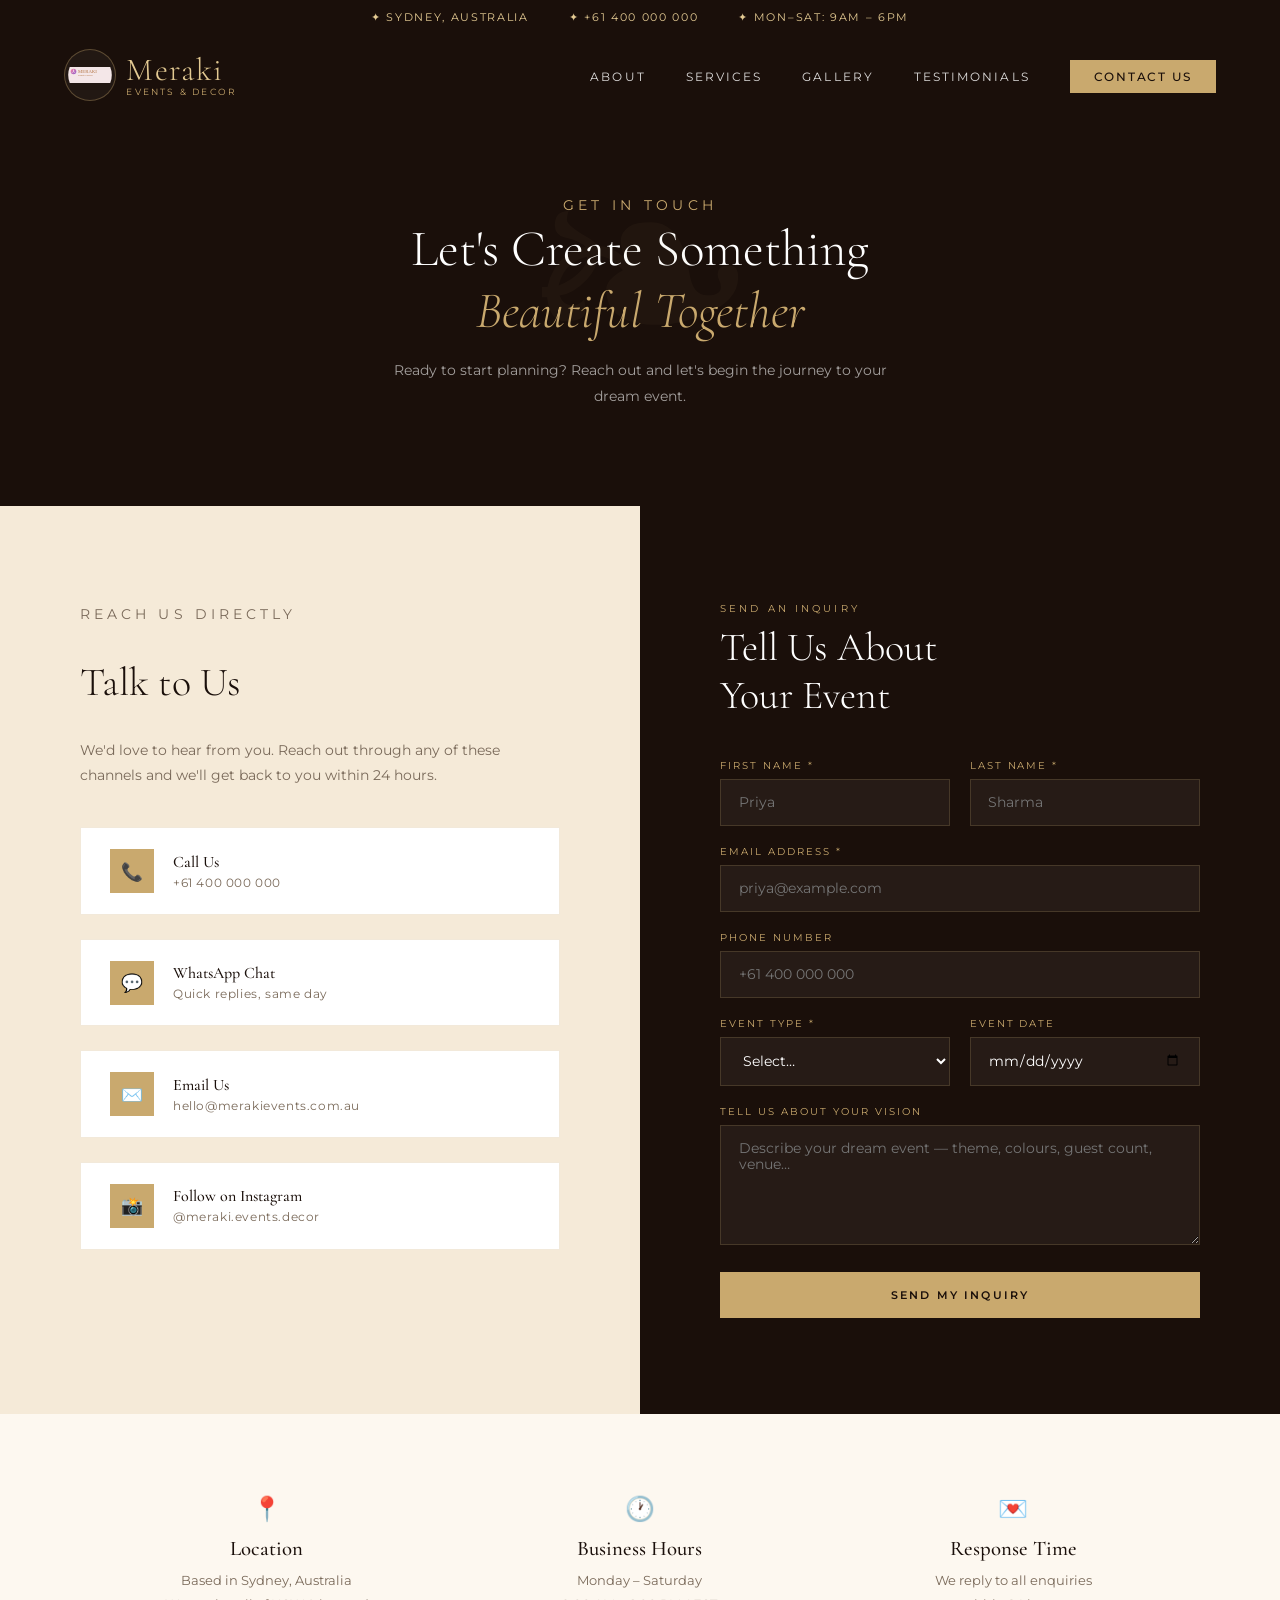
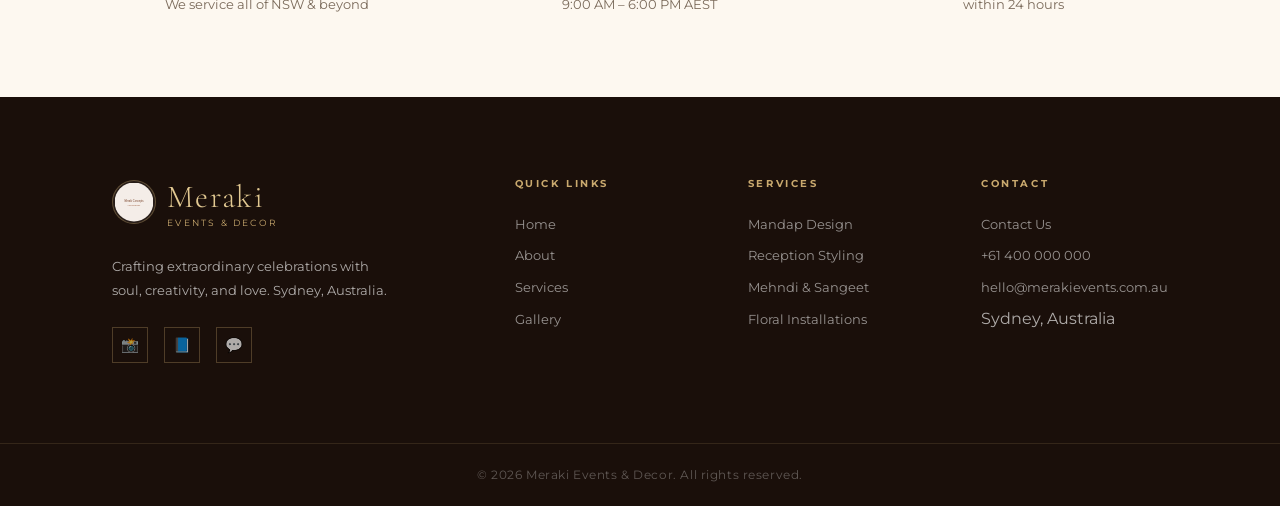
==== commit 34ec3f5b: "Fix missing site assets and add logo branding" ====
--- a/contact.html
+++ b/contact.html
@@ -223,9 +223,12 @@
 
   <!-- NAV -->
   <nav class="nav scrolled" id="nav">
-    <a href="index.html" class="nav-logo">
-      <span class="logo-meraki">Meraki</span>
-      <span class="logo-sub">Events &amp; Decor</span>
+    <a href="index.html" class="nav-logo" aria-label="Meraki Events & Decor Home">
+      <img src="assets/meraki-logo.svg" alt="Meraki Events & Decor logo" class="brand-logo" />
+      <span class="logo-stack">
+        <span class="logo-meraki">Meraki</span>
+        <span class="logo-sub">Events &amp; Decor</span>
+      </span>
     </a>
     <button class="hamburger" id="hamburger" aria-label="Menu">
       <span></span><span></span><span></span>
@@ -377,9 +380,12 @@
   <footer class="footer">
     <div class="footer-top">
       <div class="footer-brand">
-        <a href="index.html" class="footer-logo">
-          <span class="logo-meraki">Meraki</span>
-          <span class="logo-sub">Events &amp; Decor</span>
+        <a href="index.html" class="footer-logo" aria-label="Meraki Events & Decor Home">
+          <img src="assets/logo.svg" alt="Meraki logo mark" class="footer-logo-mark" />
+          <span class="logo-stack">
+            <span class="logo-meraki">Meraki</span>
+            <span class="logo-sub">Events &amp; Decor</span>
+          </span>
         </a>
         <p>Crafting extraordinary celebrations with soul, creativity, and love. Sydney, Australia.</p>
         <div class="social-links">
--- a/styles.css
+++ b/styles.css
@@ -76,8 +76,23 @@
   
   .nav-logo {
     display: flex;
+    align-items: center;
+    gap: 0.65rem;
+    line-height: 1;
+  }
+  .brand-logo {
+    width: 52px;
+    height: 52px;
+    object-fit: contain;
+    border-radius: 999px;
+    border: 1px solid rgba(201,169,110,0.35);
+    background: rgba(255,255,255,0.04);
+    padding: 0.2rem;
+    flex-shrink: 0;
+  }
+  .logo-stack {
+    display: flex;
     flex-direction: column;
-    line-height: 1;
   }
   .logo-meraki {
     font-family: var(--font-display);
@@ -167,7 +182,7 @@
     position: absolute;
     inset: 0;
     background:
-      url('assets/hero.jpg') center/cover no-repeat,
+      url('assets/work-2.svg') center/cover no-repeat,
       linear-gradient(135deg, #1a0f0a 0%, #3d1f10 50%, #1a0f0a 100%);
     background-blend-mode: overlay;
   }
@@ -845,7 +860,8 @@
     margin-bottom: 1.5rem;
     max-width: 280px;
   }
-  .footer-logo { display: inline-flex; flex-direction: column; margin-bottom: 0.5rem; }
+  .footer-logo { display: inline-flex; align-items: center; gap: 0.7rem; margin-bottom: 0.5rem; }
+  .footer-logo-mark { width: 44px; height: 44px; object-fit: cover; border: 1px solid rgba(201,169,110,0.35); border-radius: 999px; padding: 0.1rem; background: rgba(255,255,255,0.06); }
   
   .social-links { display: flex; gap: 1rem; }
   .social-links a {
@@ -919,6 +935,7 @@
   @media (max-width: 768px) {
     .topbar { display: none; }
     .nav { padding: 1rem 1.5rem; margin-top: 0; }
+    .brand-logo { width: 44px; height: 44px; }
     .nav.scrolled { padding: 0.8rem 1.5rem; }
     .nav-links {
       display: none;
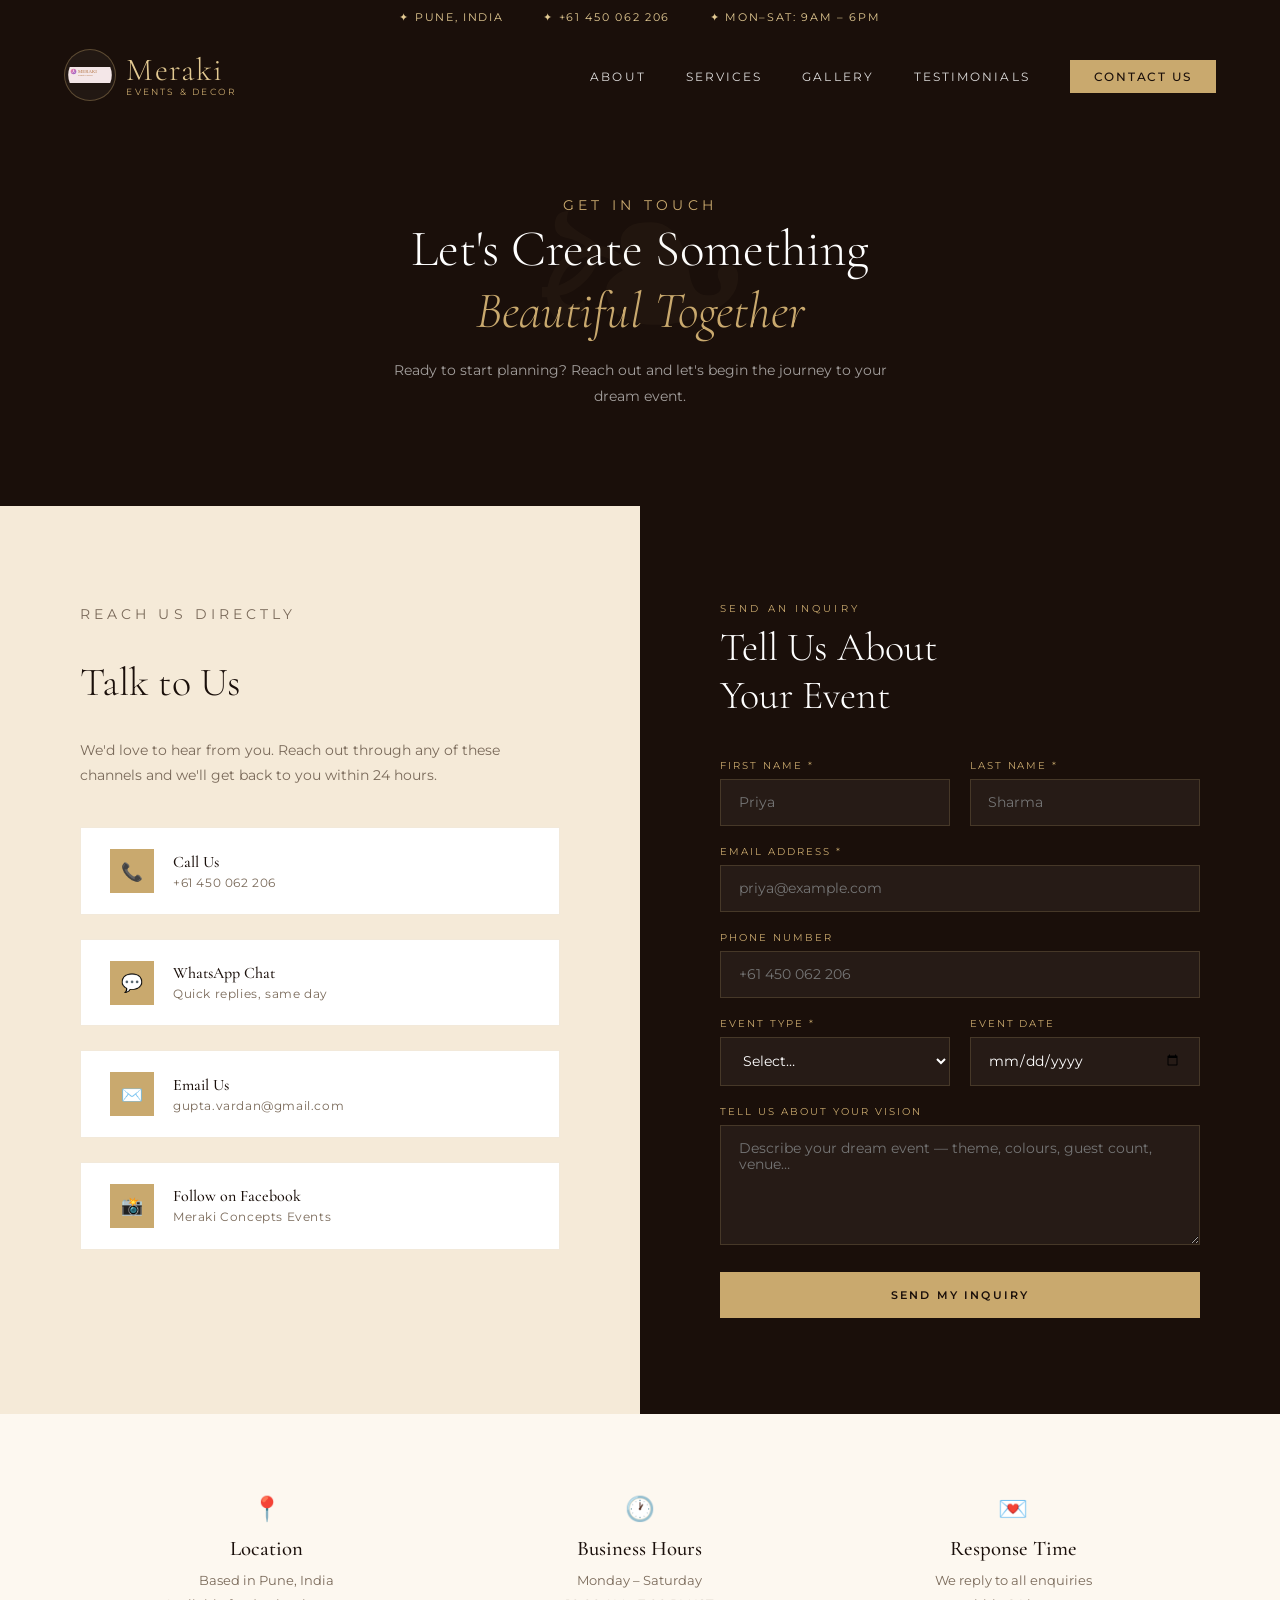
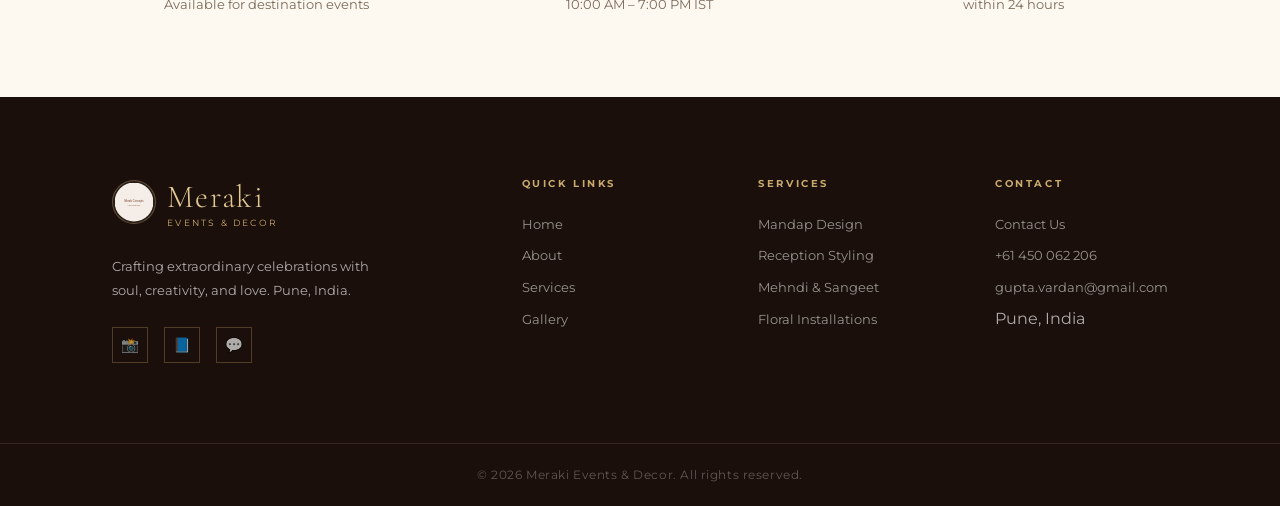
==== commit 389141e0: "Update contact details and refresh homepage content" ====
--- a/contact.html
+++ b/contact.html
@@ -216,8 +216,8 @@
 
   <!-- TOPBAR -->
   <div class="topbar">
-    <span>✦ Sydney, Australia</span>
-    <span>✦ <a href="tel:+61400000000">+61 400 000 000</a></span>
+    <span>✦ Pune, India</span>
+    <span>✦ <a href="tel:+61450062206">+61 450 062 206</a></span>
     <span>✦ Mon–Sat: 9AM – 6PM</span>
   </div>
 
@@ -258,15 +258,15 @@
       <h2>Talk to Us</h2>
       <p>We'd love to hear from you. Reach out through any of these channels and we'll get back to you within 24 hours.</p>
 
-      <a href="tel:+61400000000" class="action-btn">
+      <a href="tel:+61450062206" class="action-btn">
         <div class="action-icon">📞</div>
         <div class="action-text">
           <strong>Call Us</strong>
-          <span>+61 400 000 000</span>
+          <span>+61 450 062 206</span>
         </div>
       </a>
 
-      <a href="https://wa.me/61400000000" target="_blank" class="action-btn">
+      <a href="https://wa.me/61450062206" target="_blank" class="action-btn">
         <div class="action-icon">💬</div>
         <div class="action-text">
           <strong>WhatsApp Chat</strong>
@@ -274,19 +274,19 @@
         </div>
       </a>
 
-      <a href="mailto:hello@merakievents.com.au" class="action-btn">
+      <a href="mailto:gupta.vardan@gmail.com" class="action-btn">
         <div class="action-icon">✉️</div>
         <div class="action-text">
           <strong>Email Us</strong>
-          <span>hello@merakievents.com.au</span>
+          <span>gupta.vardan@gmail.com</span>
         </div>
       </a>
 
-      <a href="https://instagram.com" target="_blank" class="action-btn">
+      <a href="https://www.facebook.com/MerakiConceptsEvents/" target="_blank" class="action-btn">
         <div class="action-icon">📸</div>
         <div class="action-text">
-          <strong>Follow on Instagram</strong>
-          <span>@meraki.events.decor</span>
+          <strong>Follow on Facebook</strong>
+          <span>Meraki Concepts Events</span>
         </div>
       </a>
     </div>
@@ -323,7 +323,7 @@
 
         <div class="form-field">
           <label>Phone Number</label>
-          <input type="tel" name="phone" placeholder="+61 400 000 000" />
+          <input type="tel" name="phone" placeholder="+61 450 062 206" />
         </div>
 
         <div class="form-row">
@@ -362,12 +362,12 @@
     <div class="info-block">
       <div class="info-icon">📍</div>
       <h4>Location</h4>
-      <p>Based in Sydney, Australia<br/>We service all of NSW & beyond</p>
+      <p>Based in Pune, India<br/>Available for destination events</p>
     </div>
     <div class="info-block">
       <div class="info-icon">🕐</div>
       <h4>Business Hours</h4>
-      <p>Monday – Saturday<br/>9:00 AM – 6:00 PM AEST</p>
+      <p>Monday – Saturday<br/>10:00 AM – 7:00 PM IST</p>
     </div>
     <div class="info-block">
       <div class="info-icon">💌</div>
@@ -387,11 +387,11 @@
             <span class="logo-sub">Events &amp; Decor</span>
           </span>
         </a>
-        <p>Crafting extraordinary celebrations with soul, creativity, and love. Sydney, Australia.</p>
+        <p>Crafting extraordinary celebrations with soul, creativity, and love. Pune, India.</p>
         <div class="social-links">
-          <a href="#" aria-label="Instagram">📸</a>
-          <a href="#" aria-label="Facebook">📘</a>
-          <a href="#" aria-label="WhatsApp">💬</a>
+          <a href="https://instagram.com" target="_blank" rel="noopener" aria-label="Instagram">📸</a>
+          <a href="https://www.facebook.com/MerakiConceptsEvents/" target="_blank" rel="noopener" aria-label="Facebook">📘</a>
+          <a href="https://wa.me/61450062206" target="_blank" rel="noopener" aria-label="WhatsApp">💬</a>
         </div>
       </div>
       <div class="footer-col">
@@ -416,9 +416,9 @@
         <h5>Contact</h5>
         <ul>
           <li><a href="contact.html">Contact Us</a></li>
-          <li><a href="tel:+61400000000">+61 400 000 000</a></li>
-          <li><a href="mailto:hello@merakievents.com.au">hello@merakievents.com.au</a></li>
-          <li>Sydney, Australia</li>
+          <li><a href="tel:+61450062206">+61 450 062 206</a></li>
+          <li><a href="mailto:gupta.vardan@gmail.com">gupta.vardan@gmail.com</a></li>
+          <li>Pune, India</li>
         </ul>
       </div>
     </div>
